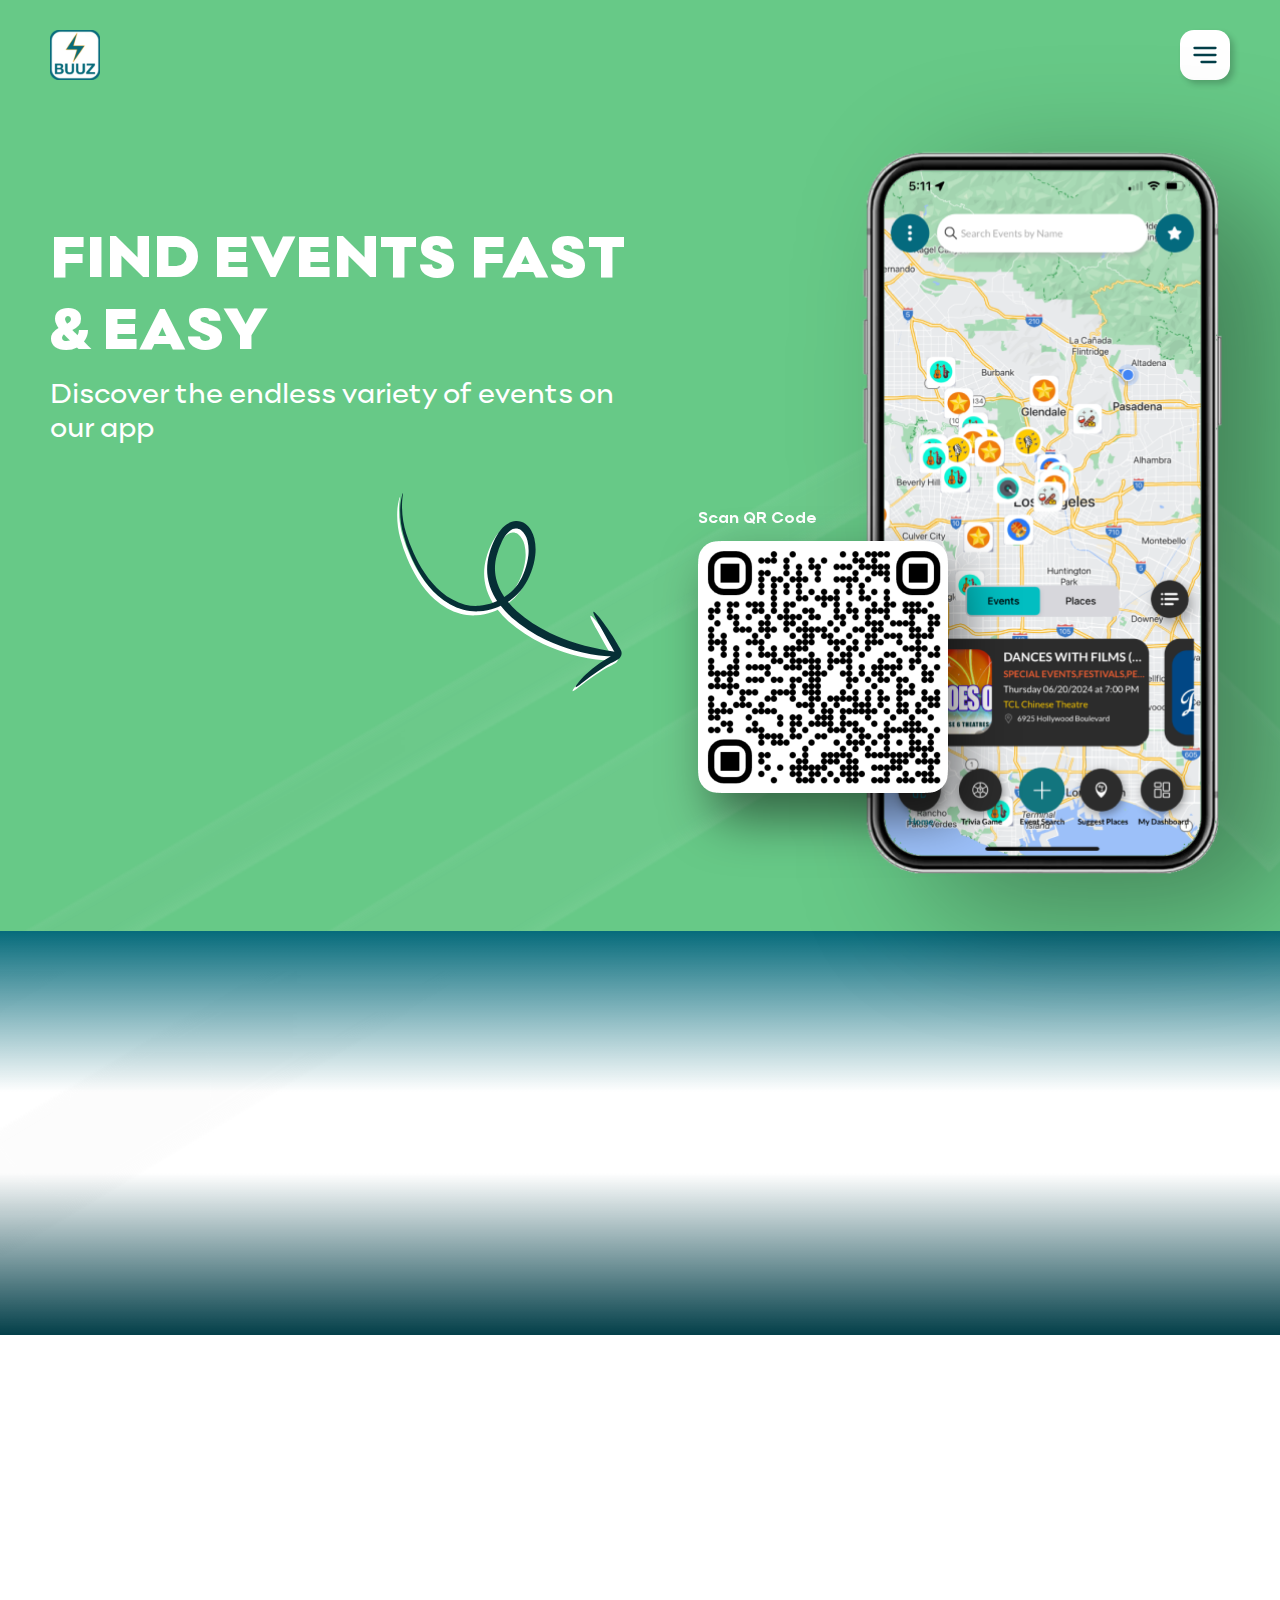
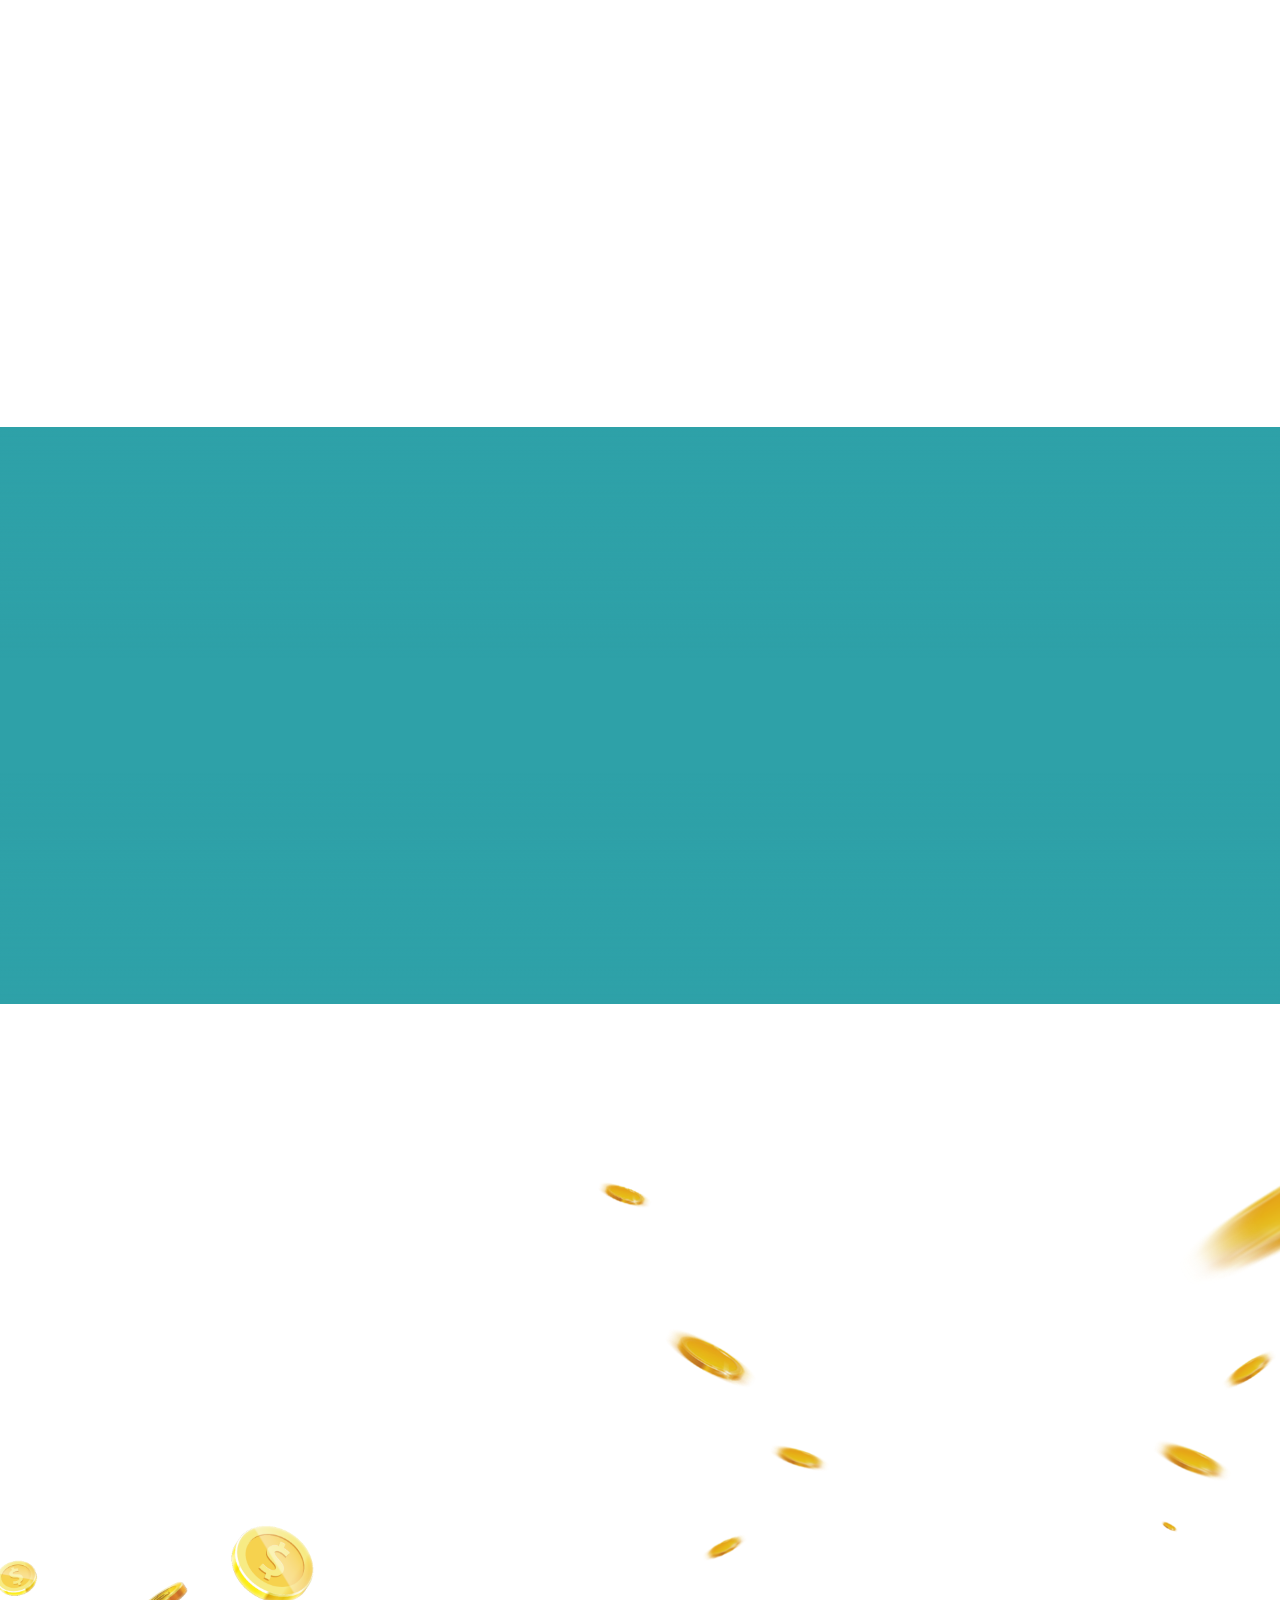
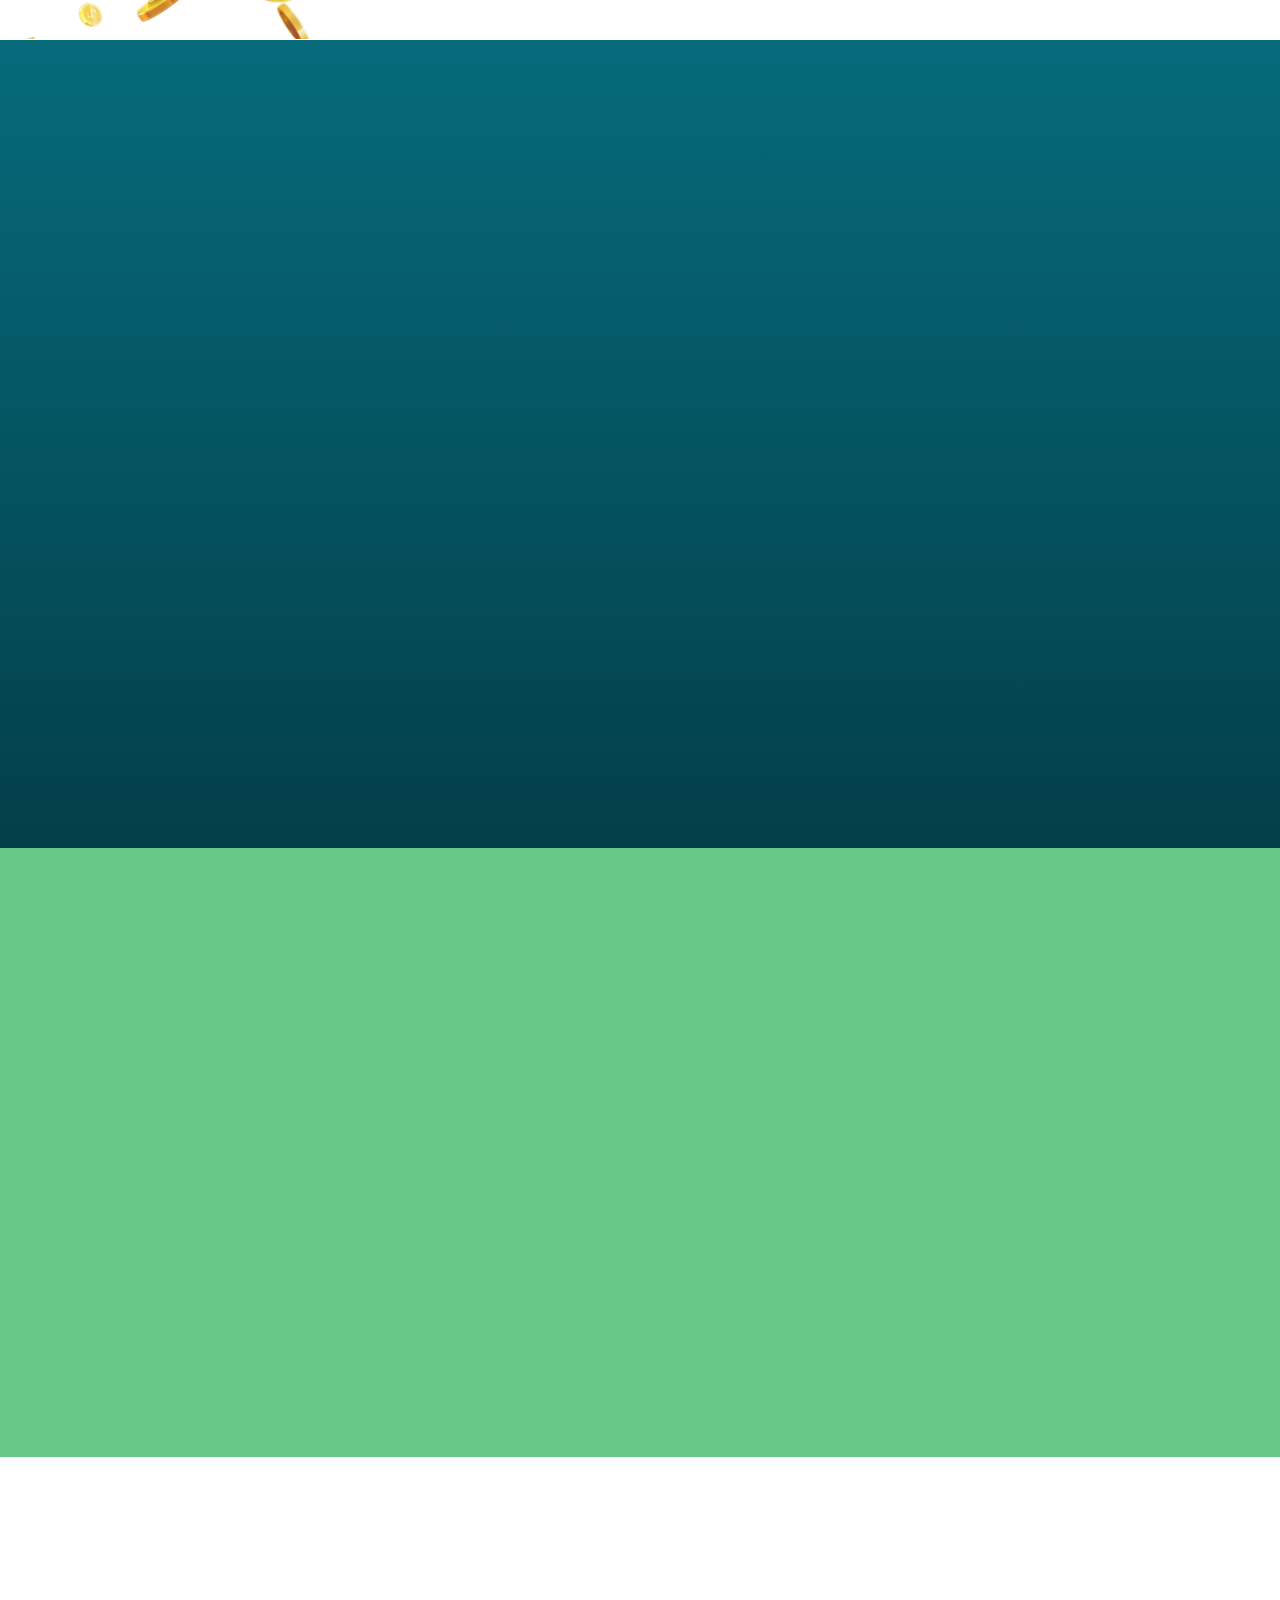
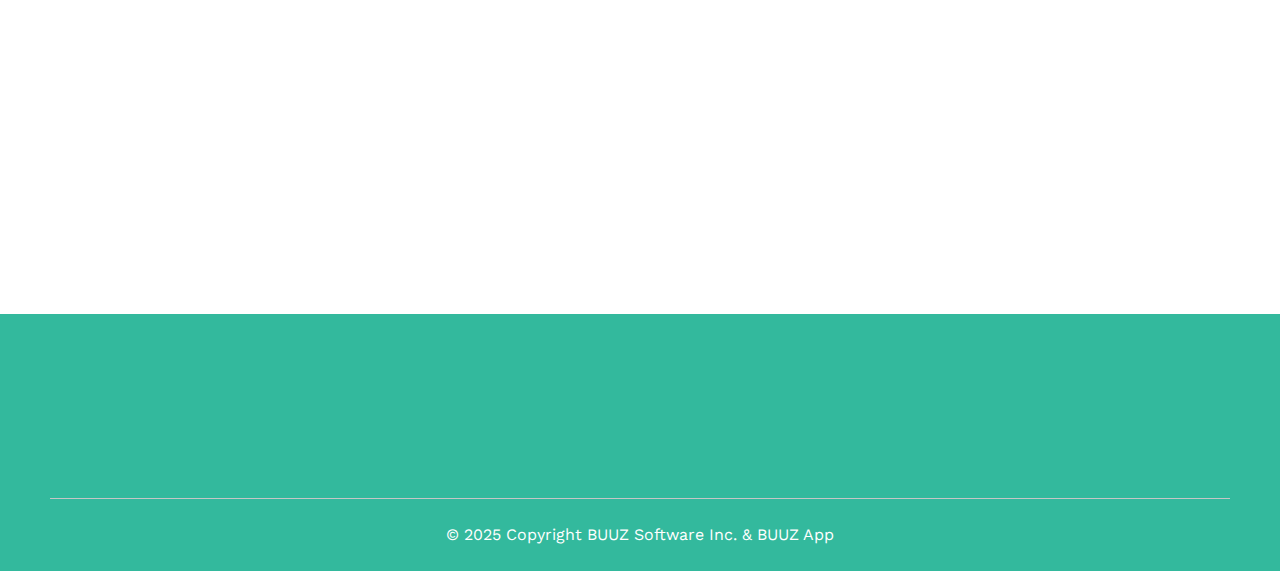
==== index.html @ 4788b04c "animation udpate" ====
<!DOCTYPE html>
<html lang="en">

<head>
    <meta charset="UTF-8">
    <meta name="viewport" content="width=device-width, initial-scale=1.0">
    <title>buzzapp</title>
    <link rel="shortcut icon" type="image/x-icon" href="assets/image/logo.svg">
    <link href="assets/css/bootstrap.min.css" rel="stylesheet">
    <link href="assets/css/aos.css" rel="stylesheet">
    <link href="https://fonts.googleapis.com/css2?family=Work+Sans:ital,wght@0,100..900;1,100..900&display=swap"
        rel="stylesheet">
    <link href="assets/css/style.css" rel="stylesheet">
    <link href="assets/point-fonts/stylesheet.css" rel="stylesheet">
</head>

<body>

    <section class="buzzBanner pb-5 position-relative">
        <div class="container">
            <div class="logoBar">
                <a href="navLogo">
                    <img src="assets/image/logo.svg" alt="logo">
                </a>
                <div class="rightMenu">
                    <span><img src="assets/image/menu.svg" alt="menu-icon"></span>
                </div>
            </div>
            <div class="row">
                <div class="col-md-6 position-relative text-center text-md-start" data-aos="fade-up">
                    <h1 class="primaryTitle mt-0 mt-md-5 pt-md-5 pt-0">Find Events Fast & Easy</h1>
                    <p class="bannerDes">Discover the endless variety of events on our app</p>
                    <img class="bannerIcon" src="assets/image/bannerIcon.svg" alt="banner-icon">
                </div>
                <div class="col-md-6" data-aos="fade-up">
                    <div class="bannerImg position-relative text-end">
                        <div class="scannerImg" data-aos="zoom-in" data-aos-delay="800">
                            <span class="d-block">Scan QR Code</span>
                            <img src="assets/image/scaner_img.png" alt="scaner-img" width="100%">
                        </div>
                        <img class="bannerRightImg" src="assets/image/banner_img.png" alt="banner-img">
                    </div>
                </div>
            </div>
        </div>
        <img class="bannerLines" src="assets/image/bannerLines.svg" alt="banner-lines">
    </section>

    <section class="categorySection position-relative py-3">
        <div class="icon01">
            <img src="assets/image/icon01.svg" alt="icon01">
        </div>
        <div class="container">
            <div class="row">
                <div class="col-md-5 pt-5 pb-5 pb-md-0 text-center text-md-start position-relative index2"  data-aos="fade-up">
                    <h1 class="primaryTitle">Search Events By Category</h1>
                </div>
                <div class="col-md-7 smallSlider position-relative" data-aos="fade-up">
                    <div class="sliderOuter">
                        <div class="textSlider1">
                            <h4>Food & Beverage Events</h4>
                            <h4>Health & Wellness</h4>
                            <h4>Holiday Events</h4>
                            <h4>Live Music Events</h4>
                            <h4>Performing Arts</h4>
                            <h4>Special Events</h4>
                            <h4>Sport Events</h4>
                        </div>
                    </div>
                </div>
            </div>
        </div>
    </section>

    <div class="eventSection sectionPadding">
        <div class="container">
            <div class="row">
                <div class="col-lg-6 position-relative d-none d-lg-block" data-aos="fade-up">
                    <div class="eventImg">
                        <img src="assets/image/eventImg.png" alt="event-img">
                    </div>
                </div>
                <div class="col-lg-6 position-relative eventText">
                    <div class="musicIcon">
                        <img src="assets/image/musicIcon.svg" alt="music-icon" width="100%" data-aos="zoom-in" data-aos-delay="800">
                    </div>
                    <div class="row align-items-end">
                        <div class="col-sm-6" data-aos="fade-up">
                            <div class="eventBox">
                                <h4 class="primaryTitle titleMD">LIVE MUSIC</h4>
                                <ul>
                                    <li>- Jazz</li>
                                    <li>- R&B</li>
                                    <li>- Goth</li>
                                    <li>- Musical</li>
                                    <li>- Hip Hop</li>
                                    <li>- K-Pop</li>
                                    <li>- and many more</li>
                                </ul>
                                <img class="arrowImg" src="assets/image/eventIcon.png" alt="icon">
                            </div>
                        </div>
                        <div class="col-sm-6" data-aos="fade-up">
                            <div class="eventBox">
                                <h4 class="primaryTitle titleMD">SPORT EVENTS</h4>
                                <ul style="max-width: 380px;">
                                    <li>- American Football</li>
                                    <li>- College Basketball</li>
                                    <li>- Cheerleading</li>
                                    <li>- Breakdancing</li>
                                    <li>- and many more</li>
                                </ul>
                            </div>
                        </div>
                    </div>
                </div>
            </div>
        </div>
    </div>

    <section class="textSliderSection py-3 position-relative" style="background-color: #2EA1A8;">
        <div data-aos="zoom-in" data-aos-delay="800" class="img01 position-absolute"><img src="assets/image/icon03.png" alt="icon03"></div>
        <div data-aos="zoom-in" data-aos-delay="800" class="img02 position-absolute bottom-0 end-0"><img src="assets/image/icon04.png" alt="icon03"></div>
        <div class="sliderOuter" data-aos="fade-up">
            <div class="textSlider1">
                <h4>Today</h4>
                <h4>Within 3 Days</h4>
                <h4>Within 7 Days</h4>
                <h4>Next 2 Week</h4>
                <h4>Next 4 Week</h4>
                <h4>Next 2 Month</h4>
                <h4>Next 1 Month</h4>
            </div>
        </div>
    </section>

    <section class="referSection">
        <div class="container">
            <div class="row align-items-center">
                <div class="col-md-7" data-aos="fade-up" data-aos-delay="1000">
                    <h1 class="primaryTitle titleMD text-center text-md-start mt-5 mt-md-0 mb-4 mb-md-0">MANY WAYS TO EARN <br> COINS & RECEIVE PERSONALIZED <br>
                        EVENT SUGGESTIONS</h1>
                </div>
                <div class="col-md-5" data-aos="fade-up">
                    <div class="referImg position-relative">
                        <p data-aos="zoom-in" data-aos-delay="800"><span class="d-block">Invite Friends</span> (You and your Friends will receive coins)</p>
                        <span class="imgLabel imgLabel01" data-aos="zoom-in" data-aos-delay="1000">Swipe Question</span>
                        <span class="imgLabel imgLabel02" data-aos="zoom-in" data-aos-delay="1200">Suggest or Report Venues</span>
                        <span class="imgLabel imgLabel03" data-aos="zoom-in" data-aos-delay="1000">Play Trivia Etc.</span>
                        <img src="assets/image/referImg.png" alt="refer-img" width="100%">
                    </div>
                </div>
            </div>
        </div>
    </section>

    <section class="sectionPadding privacySection position-relative">
        <div class="container">
            <div class="row align-items-center">
                <div class="col-md-6" data-aos="fade-up">
                    <div class="privacyImg text-end position-relative">
                        <img class="startImg" src="assets/image/start.png" alt="start-img">
                        <img class="lockMainImg" src="assets/image/lock01.png" alt="lock-img" width="100%">
                    </div>
                </div>
                <div class="col-md-6" data-aos="fade-up">
                    <h1 class="primaryTitle text-center mt-5 mt-md-0 text-md-end titleMD">PROTECTING <br> YOUR PRIVACY - <br> WE NEVER
                        SHARE YOUR DATA</h1>
                </div>
            </div>
        </div>
    </section>

    <div class="sectionPadding greenBg">
        <div class="container">
            <div class="row">
                <div class="col-md-6 text-center text-md-start mb-5 mb-md-0" data-aos="fade-up">
                    <h1 class="primaryTitle titleMD">MUSICIAN? DJ? VENUE MANAGER / OWNER? <br> FESTIVAL
                        ORGANIZER?</h1>
                    <p class="bannerDes">Add events for free and unlimited on</p>
                    <a href="https://www.buuzevents.com/" target="_blank" class="linkBtn" href="#">www.BUUZEVENTS.com</a>
                </div>
                <div class="col-md-6" data-aos="fade-up">
                    <div class="position-relative">
                        <img class="icon03" src="assets/image/icon03.svg" alt="icon" data-aos="zoom-in" data-aos-delay="800">
                        <img class="position-relative index2" src="assets/image/Midnight.png" lang="img" width="100%">
                        <img class="icon04" src="assets/image/icon03.svg" width="216" alt="icon" data-aos="zoom-in" data-aos-delay="800">
                    </div>
                </div>
            </div>
        </div>
    </div>

    <section class="sectionPadding downloadSection">
        <div class="container" data-aos="fade-up">
            <h2>DOWNLOAD The BUUZ app to explore events near you</h2>
            <div class="downloadIcon d-flex justify-content-center gap-3 mt-3 position-relative flex-wrap" data-aos="zoom-in" data-aos-delay="800">
                <div class="icon02">
                    <img src="assets/image/icon02.svg" alt="icon02">
                </div>
                <a href="https://apps.apple.com/in/app/buuz-find-events-fast-easy/id6478113215" target="_blank"><img src="assets/image/appleLink.svg" alt="app-store" width="340"></a>
                <a href="#" class="comingSoon" title="Coming Soon"><img src="assets/image/playLink.svg" alt="app-store" width="340"></a>
            </div>
        </div>
    </section>

    <section class="buzz_footer">
        <div class="container">
            <div class="row g-3">
                <div class="col-md-4 col-lg-2" data-aos="fade-down">
                    <img src="assets/image/logo.svg" alt="logo">
                </div>
                <div class="col-md-4 col-lg-2" data-aos="fade-down">
                    <div class="footerLink">
                        <a href="#">How It Works</a>
                        <a href="#">BUUZ In The Press</a>
                        <a href="#">Terms & Conditions</a>
                        <a href="#">Privacy Policy</a>
                    </div>
                </div>
                <div class="col-md-4 col-lg-3" data-aos="fade-down">
                    <div class="footerLink">
                        <a href="#">Musicians, DJs and Artists</a>
                        <a href="#">Venues, Arenas, Stadiums</a>
                        <a href="#">Comedy Clubs</a>
                    </div>
                </div>
                <div class="col-md-6 col-lg-3" data-aos="fade-down">
                    <div class="footerLink">
                        <a href="#">Theaters & Performing Art Centers</a>
                        <a href="#">Festivals and Beach Events</a>
                        <a href="#">Cities, Municipalities, Parks</a>
                    </div>
                </div>
                <div class="col-md-6 col-lg-2 text-right" data-aos="fade-down">
                    <div class="footerSocial">
                        <a target="_blank" href="https://www.linkedin.com/company/buuz/"><img src="assets/image/linkdin.svg" alt="linkdin" width="26"></a>
                        <a target="_blank" href="https://m.facebook.com/buuzsoftware/"><img src="assets/image/Facebook.svg" alt="facebook"></a>
                        <a target="_blank" href="https://m.youtube.com/@BUUZ_App"><img src="assets/image/YouTube.svg" alt="YouTube"></a>
                        <a target="_blank" href="https://www.tiktok.com/@buuz_app?_t=ZT-8tR5wqqKORW&_r=1"><img src="assets/image/tiktok.svg" alt="tiktok" width="22"></a>
                        <a target="_blank" href="https://www.instagram.com/buuz_app?igsh=NTc4MTIwNjQ2YQ=="><img src="assets/image/Instagram.svg" alt="instagram"></a>
                    </div>
                </div>
            </div>
            <div class="copyRight">© 2025 Copyright BUUZ Software Inc. & BUUZ App</div>
        </div>
    </section>




    <script src="assets/js/jquery-3.7.1.min.js"></script>
    <script src="assets/js/bootstrap.bundle.min.js"></script>
    <script src="assets/js/aos.js"></script>
    <script>
        AOS.init({
            duration: 1200,
        })
    </script>
</body>

</html>
---- assets/css/style.css ----
:root {
    --primaryColor: #00CAE0;
    --transition: .4s all;
    --greenColor: #67C987;
    --whiteColor:#fff;
}

/* Common Css */
body {
    font-family: 'Point';
}

body,
h1,
h2,
h3,
h4,
h5,
h6,
p,
ul,
ol {
    padding: 0;
    margin: 0;
}

.container {
    max-width: 1750px;
    padding-inline: 50px;
}

.sectionPadding {
    padding-block: 90px;
}

.primaryTitle {
    font-size: 100px;
    font-weight: 800;
    text-transform: uppercase;
    color: var(--whiteColor);
}

.titleMD.primaryTitle {
    font-size: 80px;
}

.greenBg {
    background-color: var(--greenColor);
}

.index2 {
    z-index: 2;
}

/* Banner */
.buzzBanner {
    background-color: var(--greenColor);
    background-attachment: fixed;
}

.buzzBanner 
 .container {
    position: relative;
    z-index: 2;
}

.logoBar {
    display: flex;
    align-items: center;
    justify-content: space-between;
    padding: 30px 0 50px;
}

.rightMenu span {
    background: var(--whiteColor);
    height: 50px;
    width: 50px;
    display: flex;
    align-items: center;
    justify-content: center;
    border-radius: 14px;
    box-shadow: 4px 4px 6px 0px rgba(0,0,0,0.2);
}

.bannerDes {
    font-size: 40px;
    color: var(--whiteColor);
    line-height: 1.2;
    margin-top: 10px;
}

.scannerImg {
    position: absolute;
    bottom: 90px;
    left: 19%;
    z-index: 2;
}

.scannerImg img {
    -webkit-filter: drop-shadow(15px 25px 25px rgba(0, 0, 0, 0.50));
    filter: drop-shadow(15px 25px 25px rgba(0, 0, 0, 0.50));
}

.bannerImg {
    padding-right: 100px;
}

.scannerImg span {
    color: var(--whiteColor);
    font-weight: 700;
    font-size: 24px;
    margin-bottom: 10px;
    text-align: left;
}

.bannerIcon {
    position: absolute;
    right: -130px;
    animation: linear infinite alternate;
    animation-name: run;
    animation-duration: 5s;
}

@keyframes run {
    0% {
      right: -15%;
    }
    50% {
      right: -5%;
    }
    100% {
      right: -15%;    
    }
}

.bannerLines {
    position: absolute;
    bottom: -50%;
    right: 0;
    width: 1500px;
}

.bannerRightImg {
    width: 100%;
    max-width: 540px;
    filter: drop-shadow(0 0 0 0.25);
    -webkit-filter: drop-shadow(65px 35px 65px rgba(0,0,0,0.35));
    filter: drop-shadow(65px 35px 65px rgba(0,0,0,0.35));
}

/* Event Section */
.eventSection {
    background-image: url(/assets/image/eventBg.jpg);
    background-size: cover;
    background-repeat: no-repeat;
    background-attachment: fixed;
}

.eventText {
    margin-left: -80px;
}

.eventBox ul {
    background: rgba(255,255,255,0.3);
    border-radius: 30px;
    padding: 20px;
    list-style: none;
    max-width: 330px;
    font-size: 32px;
    color: var(--whiteColor);
    font-weight: 600;
    margin: 10px 0 0;
}

.arrowImg { 
    animation: linear infinite alternate;
    animation-name: run1;
    animation-duration: 5s;
}

@keyframes run1 {
    0% {
      margin-left: 0;
    }
    50% {
      margin-left: 25px;
    }
    100% {
      margin-left: 0;    
    }
}

.eventImg {
    position: absolute;
    z-index: 3;
}

.musicIcon {
    position: absolute;
    right: -32px;
    top: -70px;
    width: 250px;
}

.linkBtn {
    background: rgba(255,255,255,.5);
    padding: 12px 30px;
    border-radius: 40px;
    border: 2px solid #fff;
    color: #033F49;
    text-decoration: none;
    font-weight: 600;
    font-size: 24px;
    margin-top: 20px;
    display: inline-block;
    box-shadow: 0px 4px 16px 0 rgba(0,0,0,0.25);
}

/* Category Section */
.categorySection {
    background-image: linear-gradient(#066B7B, #033F49);
    background-attachment: fixed;
}

.icon01 {
    position: absolute;
    top: 10px;
    opacity: 0.7;
}

.categorySection::after {
    content: '';
    background-image: linear-gradient(rgba(3, 63, 73, 0), rgba(3, 63, 73, 1));
    bottom: 0;
    position: absolute;
    height: 40%;
    width: 100%;
    z-index: 1;
}

.categorySection::before {
    content: '';
    background-image: linear-gradient(rgba(6, 107, 123, 1), rgba(6, 107, 123, 0));
    top: 0;
    position: absolute;
    height: 40%;
    width: 100%;
    z-index: 1;
}

.categorySection .sliderOuter h4 {
    font-size: 30px;
    padding: 10px 10px 10px;
}

.categorySection .sliderOuter h4:nth-child(3), .categorySection .sliderOuter h4:nth-child(5) {
    font-size: 50px;
}

.categorySection .sliderOuter h4:nth-child(2), .categorySection .sliderOuter h4:nth-child(6) {
    font-size: 40px;
}

.categorySection .sliderOuter h4:nth-child(4) {
    font-size: 60px;
}

/* Text Slider */
.sliderOuter h4 {
    font-size: 45px;
    font-weight: 500;
    padding: 12px 10px 12px;
    color: var(--whiteColor);
    line-height: normal;
    text-transform: uppercase;
    text-align: center;
}

.sliderOuter h4:nth-child(3), .sliderOuter h4:nth-child(5) {
    font-size: 70px;
}

.sliderOuter h4:nth-child(2), .sliderOuter h4:nth-child(6) {
    font-size: 55px;
}

.sliderOuter h4:nth-child(4) {
    font-size: 90px;
    font-weight: 700;
    background-image: linear-gradient(to right, rgba(255, 255, 255, 0), rgba(255, 255, 255, .4), rgba(255, 255, 255, 0));
    padding: 24px 10px 16px;
}

.img01 img {
    width: 330px;
}

.img02 img {
    width: 400px;
}

.textSliderSection::after {
    content: '';
    background-image: linear-gradient(rgba(46, 161, 168, 0), rgba(46, 161, 168, 1));
    bottom: 0;
    position: absolute;
    height: 40%;
    width: 100%;
    z-index: 1;
}

.textSliderSection::before {
    content: '';
    background-image: linear-gradient(rgba(46, 161, 168, 1), rgba(46, 161, 168, 0));
    top: 0;
    position: absolute;
    height: 40%;
    width: 100%;
    z-index: 1;
}

/* Refer Section */
.referSection {
    background-image: linear-gradient(#B360EA, #653088);
    position: relative;
    background-attachment: fixed;
}

.referSection .container {
    position: relative;
    z-index: 1;
}

.referSection::after {
    background-image: url(/assets/image/coinbg.png);
    content: '';
    position: absolute;
    inset: 0;
    background-size: 100%;
    background-position: bottom;
    background-repeat: no-repeat;
}

.referImg {
    top: 100px;
}

.referImg p {
    font-size: 22px;
    color: var(--whiteColor);
    font-weight: 500;
    text-align: center;
    margin-bottom:0;
}

.referImg * {
    position: relative;
    z-index: 2;
}

.imgLabel {
    position: absolute;
    background: #fff;
    color: #066C7B;
    border-radius: 31px;
    top: 14%;
    padding: 14px 38px 10px;
    z-index: 4;
    font-size: 20px;
    font-weight: bold;
    box-shadow: 0 6px 20px 0 rgba(0,0,0,0.25);
}

.imgLabel.imgLabel02 {
    right: 0;
    top: 23%;
}

.imgLabel.imgLabel03 {
    top: 65%;
}

.referImg::after {
    content: '';
    position: absolute;
    background: #B360EA;
    inset: 0;
    z-index: 0;
    height: 100%;
    width: 68%;
    transform: translateX(-50%);
    left: 49%;
    opacity: .3;
    top: -100px;
}

/* Privacy Section */
.privacySection {
    background-image: url(/assets/image/dotBg.png);
    background-attachment: fixed;
}

.privacySection::after {
    content: '';
    position: absolute;
    inset: 0;
    background-image: linear-gradient(#066B7B, #033F49);
    z-index: -1;
}

.startImg {
    position: absolute;
    right: -50px;
    top: 40px;
    animation: linear infinite alternate;
    animation-name: run3;
    animation-duration: 5s;
}

@keyframes run3 {
    0% {
      right: 0;
    }
    50% {
        right: -50px;
    }
    100% {
        right: 0;    
    }
}

/* */
.icon03 {
    position: absolute;
    z-index: 0;
    bottom: 15%;
    left: -50px;
}

.icon04 {
    position: absolute;
    top: -60px;
    right: 40px;
    transform: rotate(95deg);
}

/* Download Section */
.downloadSection h2 {
    font-size: 110px;
    text-transform: uppercase;
    text-align: center;
    font-weight: 800;
    max-width: 1250px;
    margin: 0 auto;
    background: -webkit-linear-gradient(#066B7B, #033F49);
    -webkit-background-clip: text;
    -webkit-text-fill-color: transparent;
}

.icon02 {
    position: absolute;
    bottom: -120px;
    left: 30px;
    z-index: -1;
    animation: linear infinite alternate;
    animation-name: run2;
    animation-duration: 5s;
}

@keyframes run2 {
    0% {
      left: 0;
    }
    50% {
      left: 25px;
    }
    100% {
      left: 0;    
    }
}

.comingSoon {
    opacity: 0.2;
    cursor: not-allowed;
}

/* Footer Section */
.buzz_footer * {
    font-family: "Work Sans", serif;
}

.buzz_footer {
    background-color: #33B99D;
    padding: 40px 0 0;
}

.footerLink a {
    display: block;
    color: var(--whiteColor);
    text-decoration: none;
    font-size: 16px;
    font-weight: 600;
    padding: 0 0 6px;
}

.footerSocial a {
    display: inline-block;
    margin: 0px 4px;
}

.copyRight {
    text-align: center;
    padding: 24px;
    border-top: 1px solid #C6C6C6;
    margin-top: 24px;
    color: var(--whiteColor);
    font-weight: 400;
}


@media (max-width: 1640px) {
    .bannerImg {
        padding-right: 40px;
    }

    .primaryTitle {
        font-size: 82px;
    }

    .titleMD.primaryTitle {
        font-size: 68px;
    }

    .sliderOuter h4 {
        font-size: 40px;
    }

    .sliderOuter h4:nth-child(3), .sliderOuter h4:nth-child(5) {
        font-size: 60px;
    }
    
    .sliderOuter h4:nth-child(2), .sliderOuter h4:nth-child(6) {
        font-size: 45px;
    }
    
    .sliderOuter h4:nth-child(4) {
        font-size: 80px;
    }

    .categorySection .sliderOuter h4 {
        font-size: 25px;
    }

    .categorySection .sliderOuter h4:nth-child(3), .categorySection .sliderOuter h4:nth-child(5) {
        font-size: 40px;
    }
    
    .categorySection .sliderOuter h4:nth-child(2), .categorySection .sliderOuter h4:nth-child(6) {
        font-size: 30px;
    }
    
    .categorySection .sliderOuter h4:nth-child(4) {
        font-size: 50px;
    }

    .downloadSection h2 {
        font-size: 80px;
        max-width: 920px;
    }

    .icon02 img {
        max-width: 450px;
    }

    .downloadIcon  a img {
        width: 220px;
    }

    .bannerDes {
        font-size: 32px;
    }

    .eventBox ul {
        font-size: 24px;
    }

    .eventImg img {
        width: 80%;
    }

    .musicIcon {
        width: 180px;
    }
}

@media (max-width: 1365.98px) {
    .bannerImg {
        padding-right: 0px;
    }

    .scannerImg {
        left: 8%;
    }

    .bannerIcon {
        right: 0;
    }

    .primaryTitle {
        font-size: 60px;
    }

    .titleMD.primaryTitle {
        font-size: 50px;
    }

    .sliderOuter h4 {
        font-size: 30px;
    }

    .sliderOuter h4:nth-child(3), .sliderOuter h4:nth-child(5) {
        font-size: 50px;
    }
    
    .sliderOuter h4:nth-child(2), .sliderOuter h4:nth-child(6) {
        font-size: 35px;
    }
    
    .sliderOuter h4:nth-child(4) {
        font-size: 70px;
    }

    .categorySection .sliderOuter h4 {
        font-size: 18px;
    }

    .categorySection .sliderOuter h4:nth-child(3), .categorySection .sliderOuter h4:nth-child(5) {
        font-size: 30px;
    }
    
    .categorySection .sliderOuter h4:nth-child(2), .categorySection .sliderOuter h4:nth-child(6) {
        font-size: 20px;
    }
    
    .categorySection .sliderOuter h4:nth-child(4) {
        font-size: 40px;
    }

    .downloadSection h2 {
        font-size: 60px;
        max-width: 690px;
    }

    .icon02 img {
        max-width: 320px;
    }

    .icon02 {
        bottom: -70px;
    }

    @keyframes run2 {
        0% {
          left: -50px;
        }
        50% {
          left: -70px;
        }
        100% {
          left: -50px;    
        }
    }

    .bannerDes {
        font-size: 28px;
    }

    .scannerImg span {
        font-size: 16px;
    }

    .eventBox ul {
        font-size: 20px;
    }

    .eventBox img {
        width: 80%;
    }

    .icon03 {
        width: 250px;
    }

    .sectionPadding {
        padding-block: 80px;
    }

    .img01 img {
        width: 260px;
    }

    .img02 img {
        width: 300px;
    }

    .imgLabel {
        font-size: 16px;
    }

    @keyframes run {
        0% {
          right: -10%;
        }
        50% {
          right: 0%;
        }
        100% {
          right: -10%;    
        }
    }
}

@media (max-width: 1199.98px) {
    .scannerImg {
        left: 0;
        width: 200px;
    }

    .primaryTitle {
        font-size: 60px;
    }

    .bannerDes {
        font-size: 24px;
    }

    .startImg {
        width: 200px;
    }

    .referImg p {
        font-size: 16px;
    }

    .icon04 {
        width: 150px;
    }

    .icon03 {
        width: 200px;
    }

    .downloadSection h2 {
        font-size: 50px;
        max-width: 560px;
    }

    .downloadIcon  a img {
        width: 170px;
    }

    .sectionPadding {
        padding-block: 70px;
    }

    .startImg {
        width: 140px;
        right: 0px;
    }

    .musicIcon {
        right: 0;
        top: -50px;
    }

    .eventText {
        margin-left: 0px;
    }

    .referImg {
        top: 50px;
    }

    .referImg::after {
        top: -50px;
    }

    .imgLabel {
        font-size: 16px;
        padding: 8px 20px;
    }

    @keyframes run3 {
        0% {
          right: 0;
        }
        50% {
            right: -20px;
        }
        100% {
            right: 0;    
        }
    }

    @keyframes run {
        0% {
          right: -5%;
        }
        50% {
          right: 5%;
        }
        100% {
          right: -5%;    
        }
    }

    .container {
        padding-inline: 30px;
    }
}

@media (max-width: 991.98px) {   
   .primaryTitle {
        font-size: 50px;
    }

    .titleMD.primaryTitle {
        font-size: 40px;
    }

    .bannerDes {
        font-size: 20px;
    }

    .sliderOuter h4 {
        font-size: 16px;
    }

    .sliderOuter h4:nth-child(3), .sliderOuter h4:nth-child(5) {
        font-size: 40px;
    }
    
    .sliderOuter h4:nth-child(2), .sliderOuter h4:nth-child(6) {
        font-size: 30px;
    }
    
    .sliderOuter h4:nth-child(4) {
        font-size: 60px;
    }

    .categorySection .sliderOuter h4 {
        font-size: 16px;
    }

    .categorySection .sliderOuter h4:nth-child(3), .categorySection .sliderOuter h4:nth-child(5) {
        font-size: 25px;
    }
    
    .categorySection .sliderOuter h4:nth-child(2), .categorySection .sliderOuter h4:nth-child(6) {
        font-size: 20px;
    }
    
    .categorySection .sliderOuter h4:nth-child(4) {
        font-size: 30px;
    }

    .icon02 {
        left: -60px;
    }

    @keyframes run2 {
        0% {
          left: -40px;
        }
        50% {
          left: -60px;
        }
        100% {
          left: -40px;    
        }
    }

    .sectionPadding {
        padding-block: 60px;
    }
    
    .downloadSection h2 {
        font-size: 32px;
        max-width: 360px;
    }

    .imgLabel.imgLabel02 {
        top: 30%;
    }
}

@media (max-width: 767.98px) {   
    .sectionPadding {
        padding-block: 50px;
    }

    .bannerIcon {
        display: none;
    }

    .primaryTitle {
        font-size: 42px;
    }

    .titleMD.primaryTitle {
        font-size: 32px;
    }

    .icon02 img {
        max-width: 210px;
    }

    .container {
        padding-inline: 24px;
    }

    .img01 img {
        width: 160px;
    }

    .img02 img {
        width: 180px;
    }

    .sliderOuter h4:nth-child(3), .sliderOuter h4:nth-child(5) {
        font-size: 30px;
    }
    
    .sliderOuter h4:nth-child(2), .sliderOuter h4:nth-child(6) {
        font-size: 24px;
    }
    
    .sliderOuter h4:nth-child(4) {
        font-size: 40px;
    }

    .icon03 {
        width: 170px;
        bottom: 30%;
        left: 0;
    }

    .icon01 img {
        width: 150px;
    }

    .referSection::after {
        background-repeat: repeat;
    }
}

@media (max-width: 575.98px) {  
    .scannerImg {
        width: 150px;
    }

    .icon03 {
        width: 110px;
        bottom: 30%;
    }

    .icon04 {
        width: 100px;
        top: -31px;
        right: 10px;
    }

    .img02 img, .img01 img {
        width: 120px;
    }

    .imgLabel {
        font-size: 14px;
    }

    .imgLabel.imgLabel01 {
        top: 18%;
    }

    .referImg::after {
        top: -30px;
    }

    .referImg {
        top: 30px;
    }
}
---- assets/point-fonts/stylesheet.css ----
@font-face {
    font-family: 'Point';
    src: url('Point-Black.woff2') format('woff2'),
        url('Point-Black.woff') format('woff'),
        url('Point-Black.ttf') format('truetype');
    font-weight: 900;
    font-style: normal;
    font-display: swap;
}

@font-face {
    font-family: 'Point';
    src: url('Point-Bold.woff2') format('woff2'),
        url('Point-Bold.woff') format('woff'),
        url('Point-Bold.ttf') format('truetype');
    font-weight: bold;
    font-style: normal;
    font-display: swap;
}

@font-face {
    font-family: 'Point Book';
    src: url('Point-Book.woff2') format('woff2'),
        url('Point-Book.woff') format('woff'),
        url('Point-Book.ttf') format('truetype');
    font-weight: normal;
    font-style: normal;
    font-display: swap;
}

@font-face {
    font-family: 'Point Extra';
    src: url('Point-ExtraBold.woff2') format('woff2'),
        url('Point-ExtraBold.woff') format('woff'),
        url('Point-ExtraBold.ttf') format('truetype');
    font-weight: bold;
    font-style: normal;
    font-display: swap;
}

@font-face {
    font-family: 'Point';
    src: url('Point-Light.woff2') format('woff2'),
        url('Point-Light.woff') format('woff'),
        url('Point-Light.ttf') format('truetype');
    font-weight: 300;
    font-style: normal;
    font-display: swap;
}

@font-face {
    font-family: 'Point';
    src: url('Point-MediumItalic.woff2') format('woff2'),
        url('Point-MediumItalic.woff') format('woff'),
        url('Point-MediumItalic.ttf') format('truetype');
    font-weight: 500;
    font-style: italic;
    font-display: swap;
}

@font-face {
    font-family: 'Point';
    src: url('Point-Regular.woff2') format('woff2'),
        url('Point-Regular.woff') format('woff'),
        url('Point-Regular.ttf') format('truetype');
    font-weight: 500;
    font-style: normal;
    font-display: swap;
}

@font-face {
    font-family: 'Point Semi';
    src: url('Point-SemiBold.woff2') format('woff2'),
        url('Point-SemiBold.woff') format('woff'),
        url('Point-SemiBold.ttf') format('truetype');
    font-weight: 600;
    font-style: normal;
    font-display: swap;
}

@font-face {
    font-family: 'Point';
    src: url('Point-Thin.woff2') format('woff2'),
        url('Point-Thin.woff') format('woff'),
        url('Point-Thin.ttf') format('truetype');
    font-weight: 100;
    font-style: normal;
    font-display: swap;
}
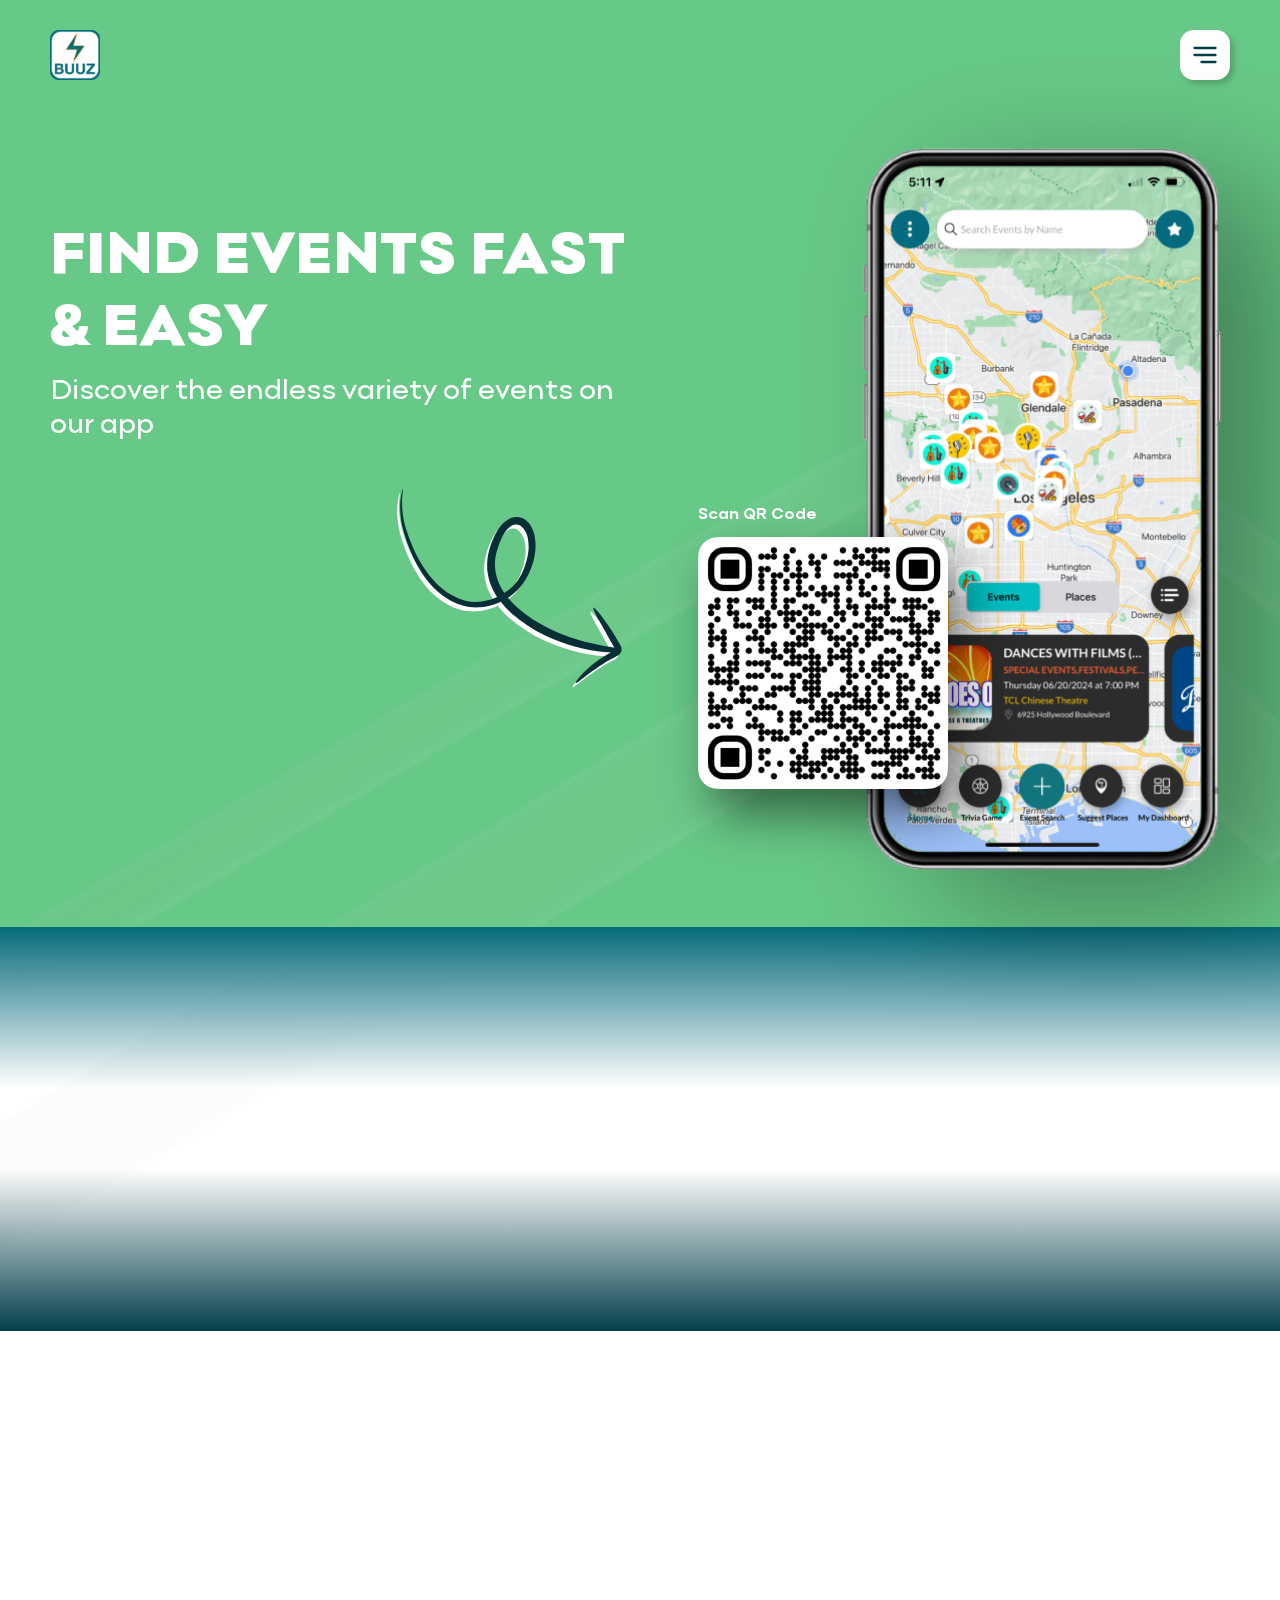
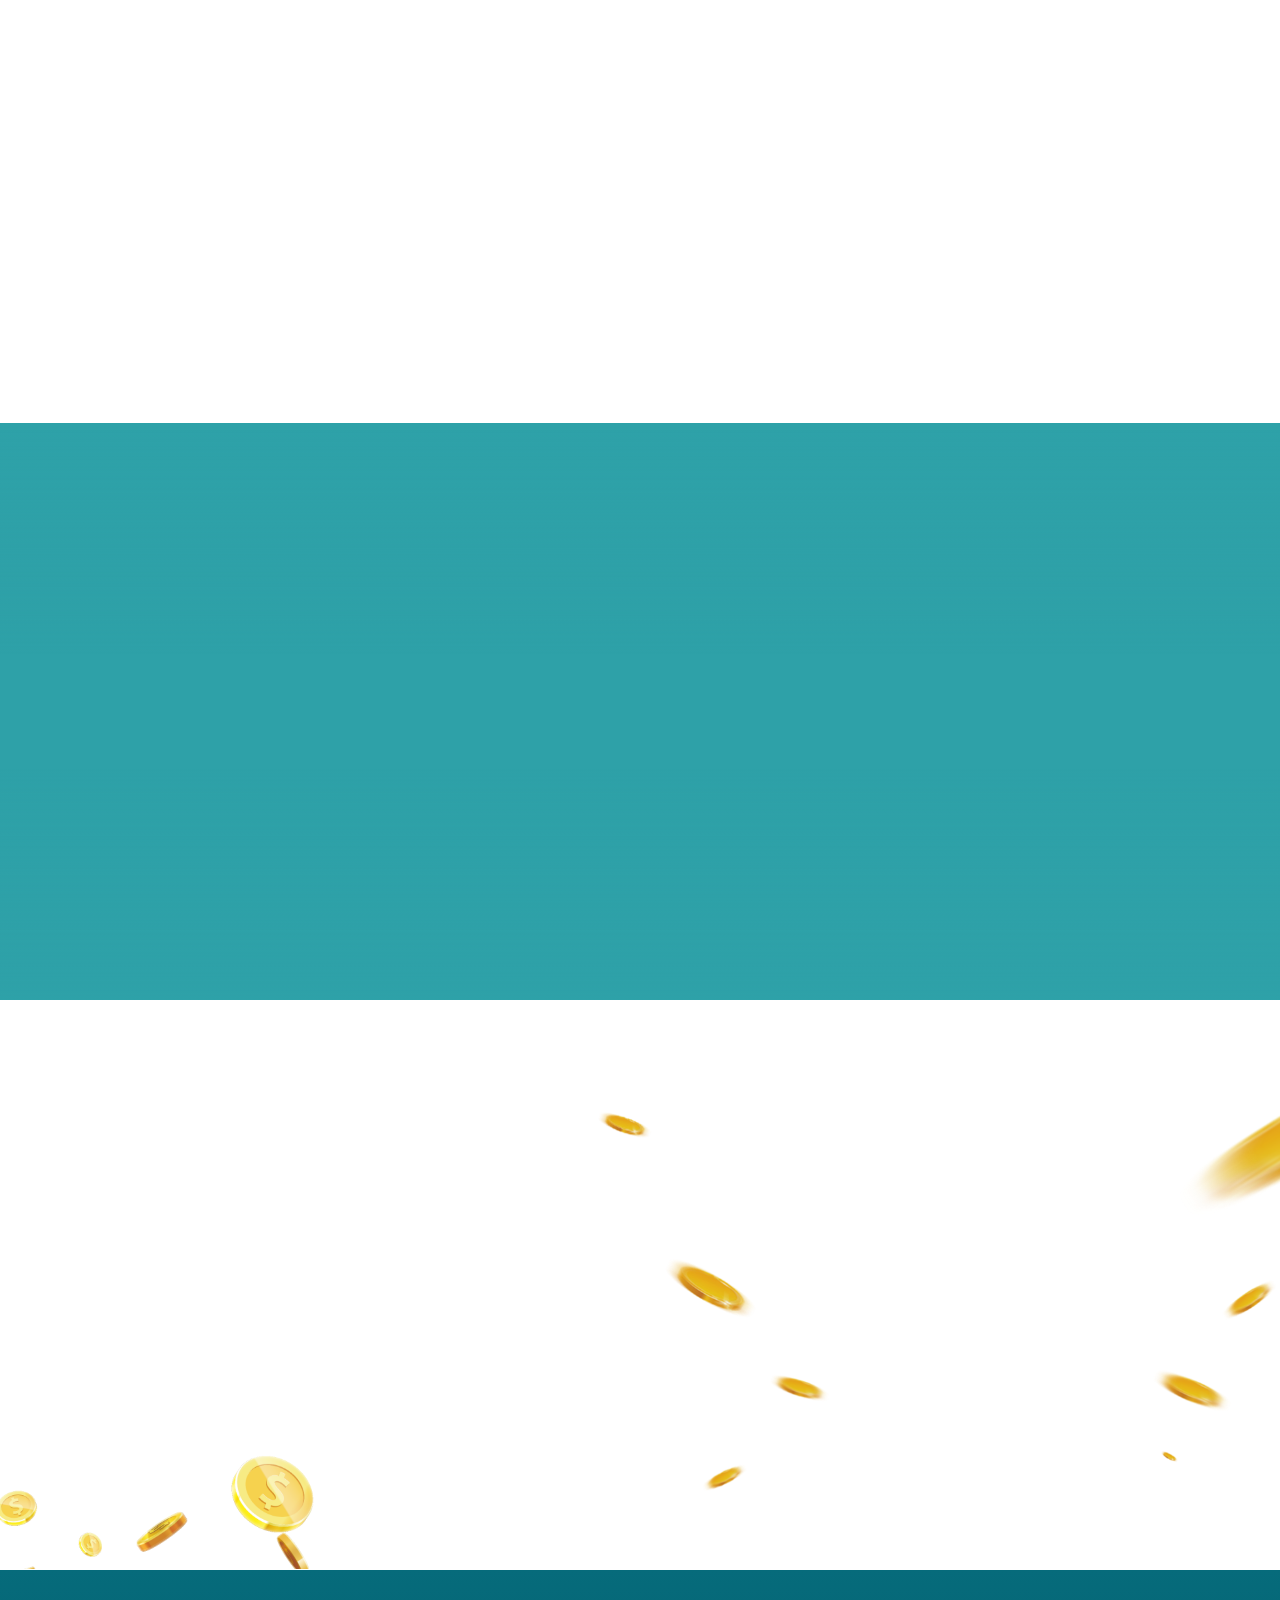
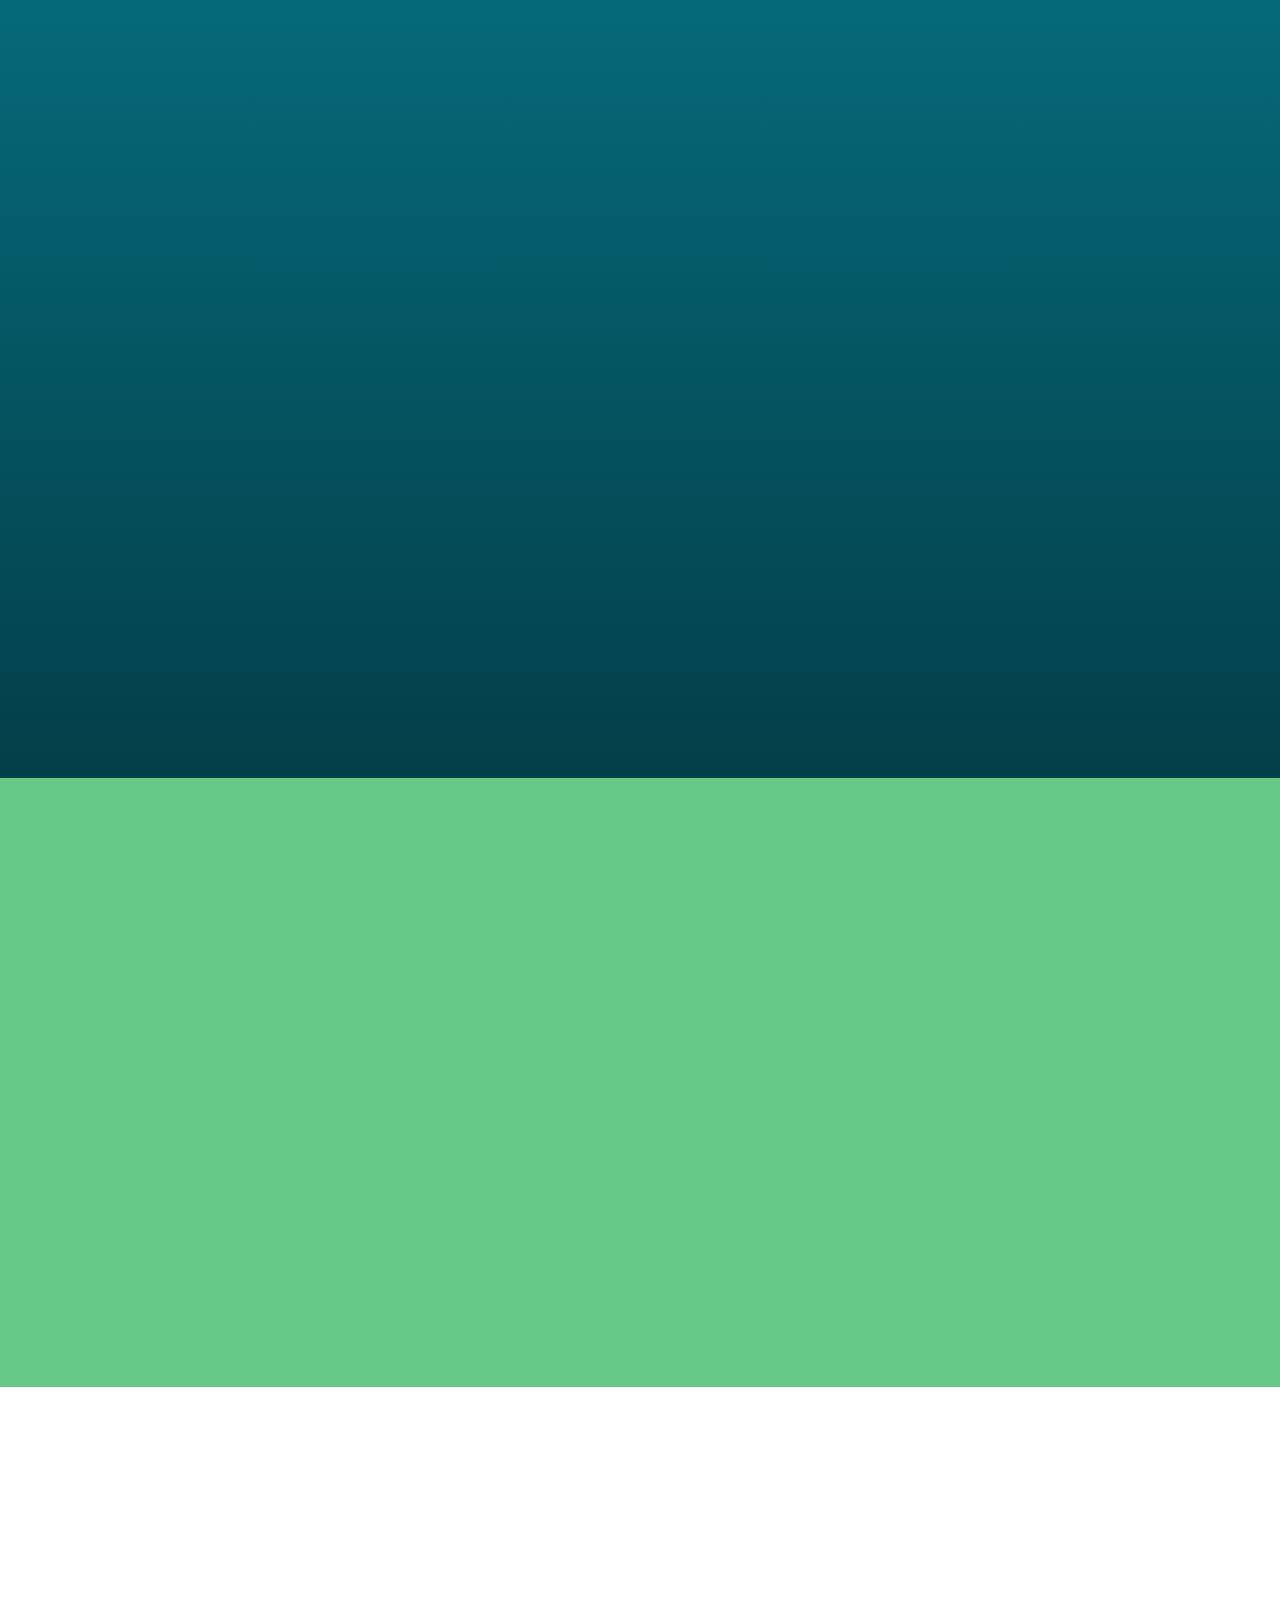
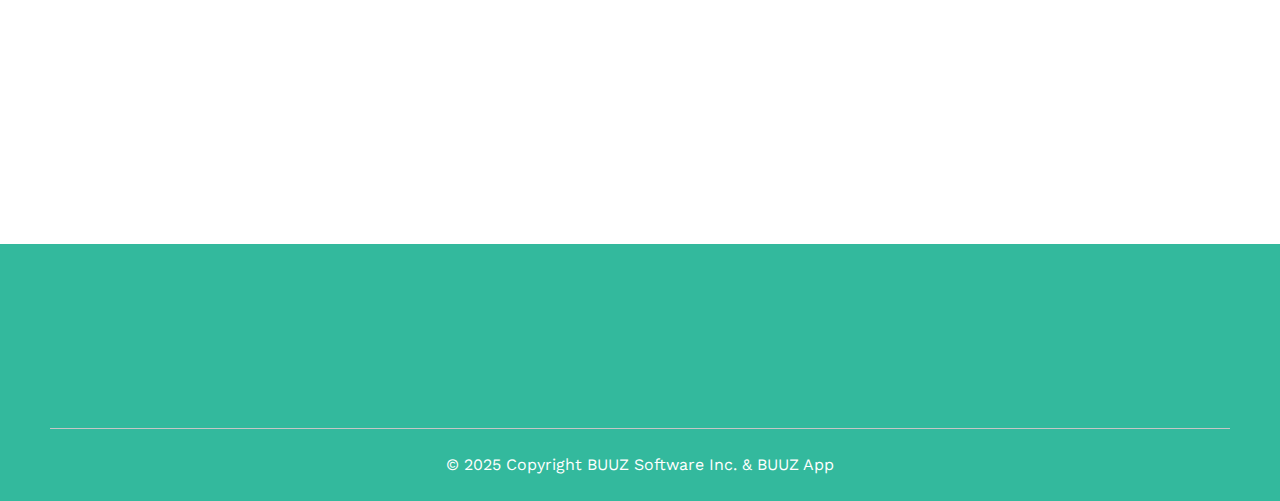
==== commit 8b825027: "changes udpate" ====
--- a/index.html
+++ b/index.html
@@ -16,17 +16,37 @@
 
 <body>
 
-    <section class="buzzBanner pb-5 position-relative">
-        <div class="container">
-            <div class="logoBar">
-                <a href="navLogo">
+    <section class="buzzBanner position-relative">
+        <div class="container">
+            <div class="MenuBar">
+                <a target="_blank" href="http://www.buuzapp.com">
                     <img src="assets/image/logo.svg" alt="logo">
                 </a>
-                <div class="rightMenu">
-                    <span><img src="assets/image/menu.svg" alt="menu-icon"></span>
-                </div>
-            </div>
-            <div class="row">
+
+                <span class="btn " type="button" data-bs-toggle="offcanvas" data-bs-target="#offcanvasRight" aria-controls="offcanvasRight"><img src="assets/image/menu.svg" alt="menu-icon"></span>
+
+                <div class="offcanvas offcanvas-end" tabindex="-1" id="offcanvasRight" aria-labelledby="offcanvasRightLabel">
+                <div class="offcanvas-header">
+                    <h5 id="offcanvasRightLabel"></h5>
+                    <button type="button" class="btn-close text-reset" data-bs-dismiss="offcanvas" aria-label="Close"></button>
+                </div>
+                <div class="offcanvas-body p-0">
+                    <ul class="menuLink">
+                        <li><a href="#">How It Works</a></li>
+                        <li><a href="#">BUUZ In The Press</a></li>
+                        <li><a href="#">Terms & Conditions</a></li>
+                        <li><a href="privacyPolicy.html">Privacy Policy</a></li>
+                        <li><a href="#">Musicians, DJs and Artists</a></li>
+                        <li><a href="#">Venues, Arenas, Stadiums</a></li>
+                        <li><a href="#">Comedy Clubs</a></li>
+                        <li><a href="#">Theaters & Performing Art Centers</a></li>
+                        <li><a href="#">Festivals and Beach Events</a></li>
+                        <li><a href="#">Cities, Municipalities, Parks</a></li>
+                    </ul>
+                </div>
+                </div>
+            </div>
+            <div class="row pb-5 pt-3">
                 <div class="col-md-6 position-relative text-center text-md-start" data-aos="fade-up">
                     <h1 class="primaryTitle mt-0 mt-md-5 pt-md-5 pt-0">Find Events Fast & Easy</h1>
                     <p class="bannerDes">Discover the endless variety of events on our app</p>
@@ -138,12 +158,13 @@
         <div class="container">
             <div class="row align-items-center">
                 <div class="col-md-7" data-aos="fade-up" data-aos-delay="1000">
-                    <h1 class="primaryTitle titleMD text-center text-md-start mt-5 mt-md-0 mb-4 mb-md-0">MANY WAYS TO EARN <br> COINS & RECEIVE PERSONALIZED <br>
+                    <h1 class="primaryTitle titleMD text-center text-md-start mt-5 mt-md-0">MANY WAYS TO EARN <br> COINS & RECEIVE PERSONALIZED <br>
                         EVENT SUGGESTIONS</h1>
                 </div>
                 <div class="col-md-5" data-aos="fade-up">
-                    <div class="referImg position-relative">
-                        <p data-aos="zoom-in" data-aos-delay="800"><span class="d-block">Invite Friends</span> (You and your Friends will receive coins)</p>
+                    <div class="referImg position-relative text-center">
+                        <span class="imgLabel imgLabel04" data-aos="zoom-in" data-aos-delay="800">Invite Friends Through the App</span>
+                        <!-- <p data-aos="zoom-in" data-aos-delay="800"><span class="d-block">Invite Friends</span> (You and your Friends will receive coins)</p> -->
                         <span class="imgLabel imgLabel01" data-aos="zoom-in" data-aos-delay="1000">Swipe Question</span>
                         <span class="imgLabel imgLabel02" data-aos="zoom-in" data-aos-delay="1200">Suggest or Report Venues</span>
                         <span class="imgLabel imgLabel03" data-aos="zoom-in" data-aos-delay="1000">Play Trivia Etc.</span>
@@ -208,14 +229,14 @@
         <div class="container">
             <div class="row g-3">
                 <div class="col-md-4 col-lg-2" data-aos="fade-down">
-                    <img src="assets/image/logo.svg" alt="logo">
+                    <a target="_blank" href="http://www.buuzapp.com"><img src="assets/image/logo.svg" alt="logo"></a>
                 </div>
                 <div class="col-md-4 col-lg-2" data-aos="fade-down">
                     <div class="footerLink">
                         <a href="#">How It Works</a>
                         <a href="#">BUUZ In The Press</a>
                         <a href="#">Terms & Conditions</a>
-                        <a href="#">Privacy Policy</a>
+                        <a href="privacyPolicy.html">Privacy Policy</a>
                     </div>
                 </div>
                 <div class="col-md-4 col-lg-3" data-aos="fade-down">
--- a/assets/css/style.css
+++ b/assets/css/style.css
@@ -52,26 +52,15 @@
     z-index: 2;
 }
 
-/* Banner */
-.buzzBanner {
-    background-color: var(--greenColor);
-    background-attachment: fixed;
-}
-
-.buzzBanner 
- .container {
-    position: relative;
-    z-index: 2;
-}
-
-.logoBar {
+/* Menu */
+.MenuBar {
     display: flex;
     align-items: center;
     justify-content: space-between;
-    padding: 30px 0 50px;
-}
-
-.rightMenu span {
+    padding: 30px 0;
+}
+
+.MenuBar span {
     background: var(--whiteColor);
     height: 50px;
     width: 50px;
@@ -80,6 +69,41 @@
     justify-content: center;
     border-radius: 14px;
     box-shadow: 4px 4px 6px 0px rgba(0,0,0,0.2);
+}
+
+.offcanvas-header {
+    padding: 1.5rem 2rem;
+}
+
+.menuLink {
+    list-style: none;
+    padding: 0;
+    margin: 0;
+}
+
+.menuLink a {
+    display: block;
+    text-decoration: none;
+    color: #111;
+    padding: 12px 20px;
+    border-top: 1px solid #ddd;
+    font-size: 16px;
+    font-weight: 600;
+}
+
+.menuLink a:hover {
+    color: #066C7B;
+}
+
+/* Banner */
+.buzzBanner {
+    background-color: var(--greenColor);
+    background-attachment: fixed;
+}
+
+.buzzBanner .container {
+    position: relative;
+    z-index: 2;
 }
 
 .bannerDes {
@@ -369,15 +393,24 @@
     font-size: 20px;
     font-weight: bold;
     box-shadow: 0 6px 20px 0 rgba(0,0,0,0.25);
+    left: 0;
 }
 
 .imgLabel.imgLabel02 {
     right: 0;
     top: 23%;
+    left: auto;
 }
 
 .imgLabel.imgLabel03 {
     top: 65%;
+}
+
+.imgLabel.imgLabel04 {
+    position: absolute;
+    right: 0;
+    top: -13px;
+    left: auto;
 }
 
 .referImg::after {
@@ -392,6 +425,7 @@
     left: 49%;
     opacity: .3;
     top: -100px;
+    display: none;
 }
 
 /* Privacy Section */
@@ -518,6 +552,28 @@
 }
 
 
+/* Privacy Policy */
+.privacyContent p {
+    color: #7A7A85;
+    font-size: 20px;
+    font-weight: 400;
+    line-height: 1.6;
+}
+
+.privacyContent p strong {
+    display: block;
+    color: #111;
+    margin: 24px 0 -20px;
+    font-size: 24px;
+}
+
+.privacyContent a {
+    text-decoration: underline;
+    color: #333;
+}
+
+
+
 @media (max-width: 1640px) {
     .bannerImg {
         padding-right: 40px;
@@ -705,6 +761,14 @@
 
     .imgLabel {
         font-size: 16px;
+    }
+
+    .privacyContent p {
+        font-size: 18px;
+    }
+    
+    .privacyContent p strong {
+        font-size: 22px;
     }
 
     @keyframes run {
@@ -817,6 +881,18 @@
     .container {
         padding-inline: 30px;
     }
+
+    .linkBtn {
+        font-size: 20px;
+    }
+
+    .privacyContent p {
+        font-size: 16px;
+    }
+    
+    .privacyContent p strong {
+        font-size: 20px;
+    }
 }
 
 @media (max-width: 991.98px) {   
@@ -952,6 +1028,22 @@
     .referSection::after {
         background-repeat: repeat;
     }
+
+    .linkBtn {
+        font-size: 18px;
+    }
+
+    .privacyContent p {
+        font-size: 15px;
+    }
+    
+    .privacyContent p strong {
+        font-size: 18px;
+    }
+
+    .logoBar {
+        padding: 20px 0;
+    }
 }
 
 @media (max-width: 575.98px) {  
@@ -989,5 +1081,30 @@
     .referImg {
         top: 30px;
     }
-}
-
+
+    .icon01 img {
+        width: 110px;
+    }
+
+    .icon02 {
+        left: 0;
+        bottom: 30px;
+    }
+
+    .icon02 img {
+        max-width: 140px;
+    }
+
+    @keyframes run2 {
+        0% {
+          left: -25px;
+        }
+        50% {
+          left: -45px;
+        }
+        100% {
+          left: -25px;    
+        }
+    }
+}
+
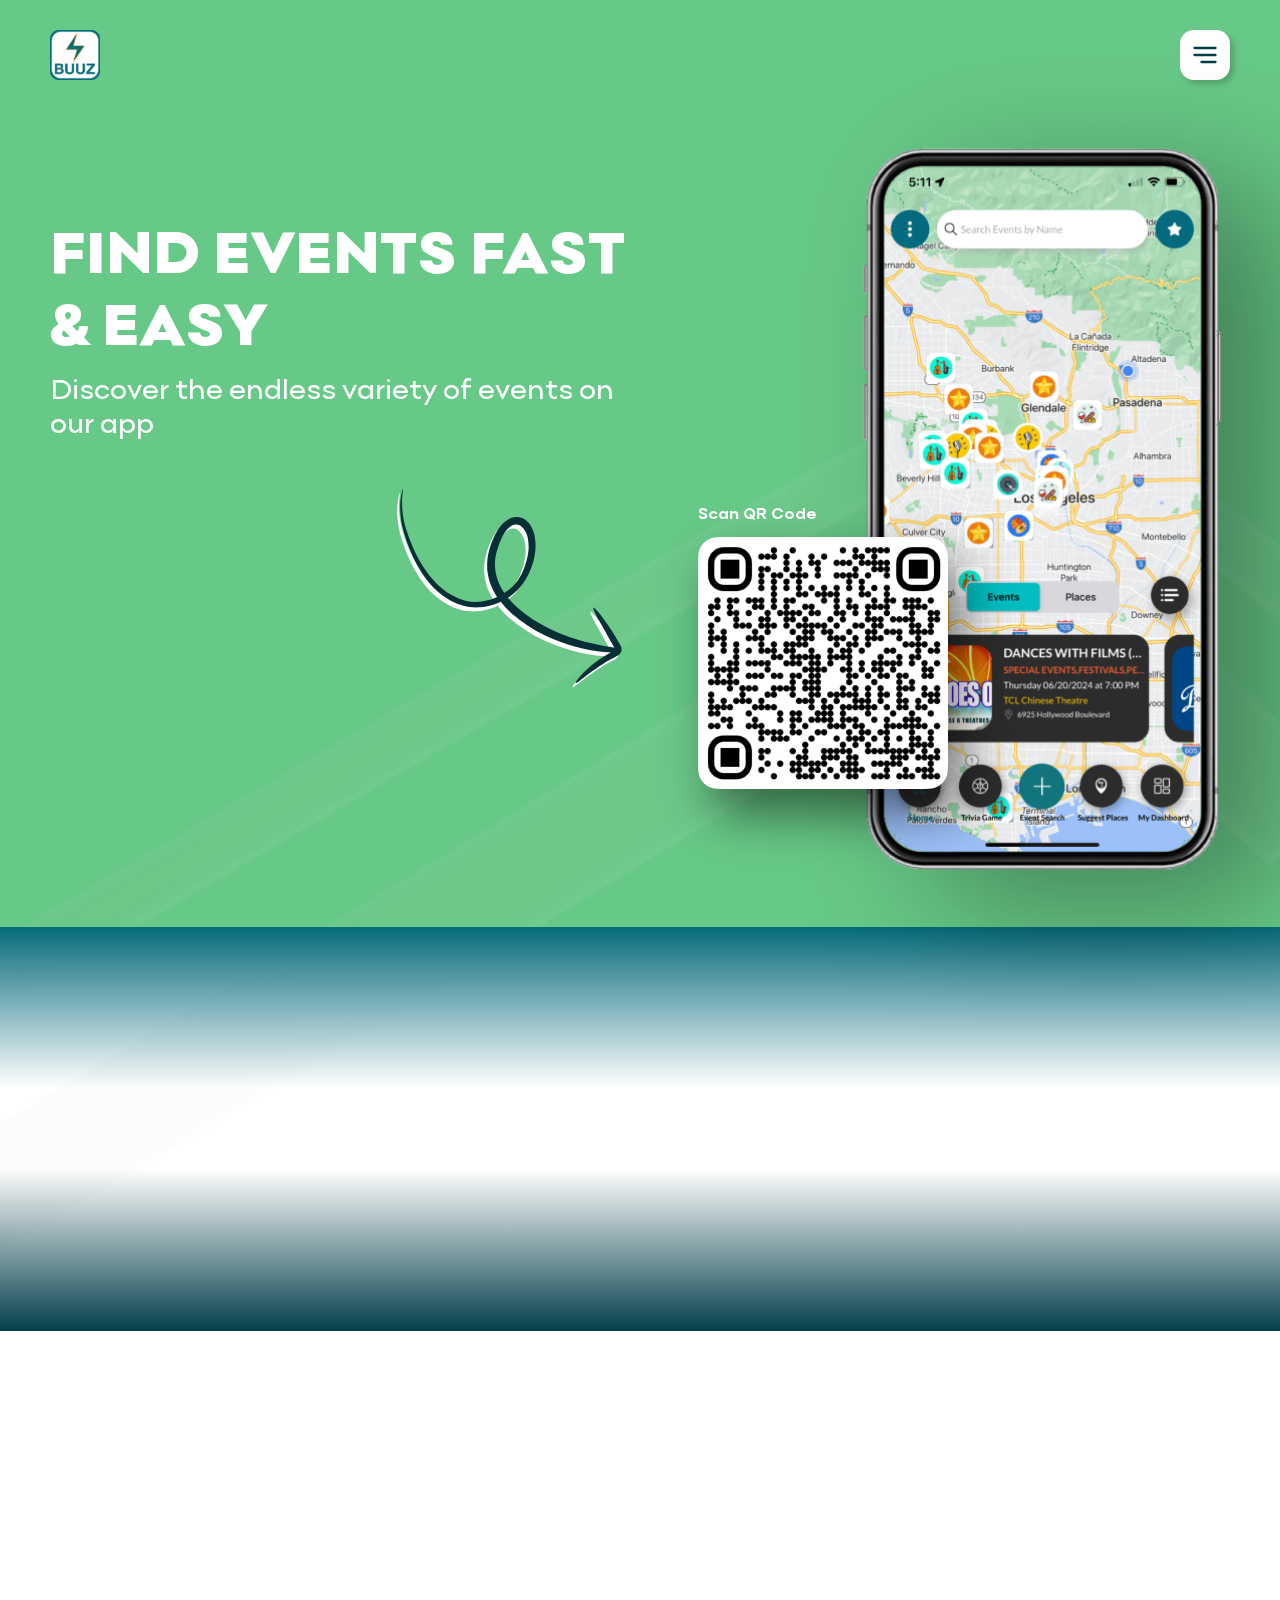
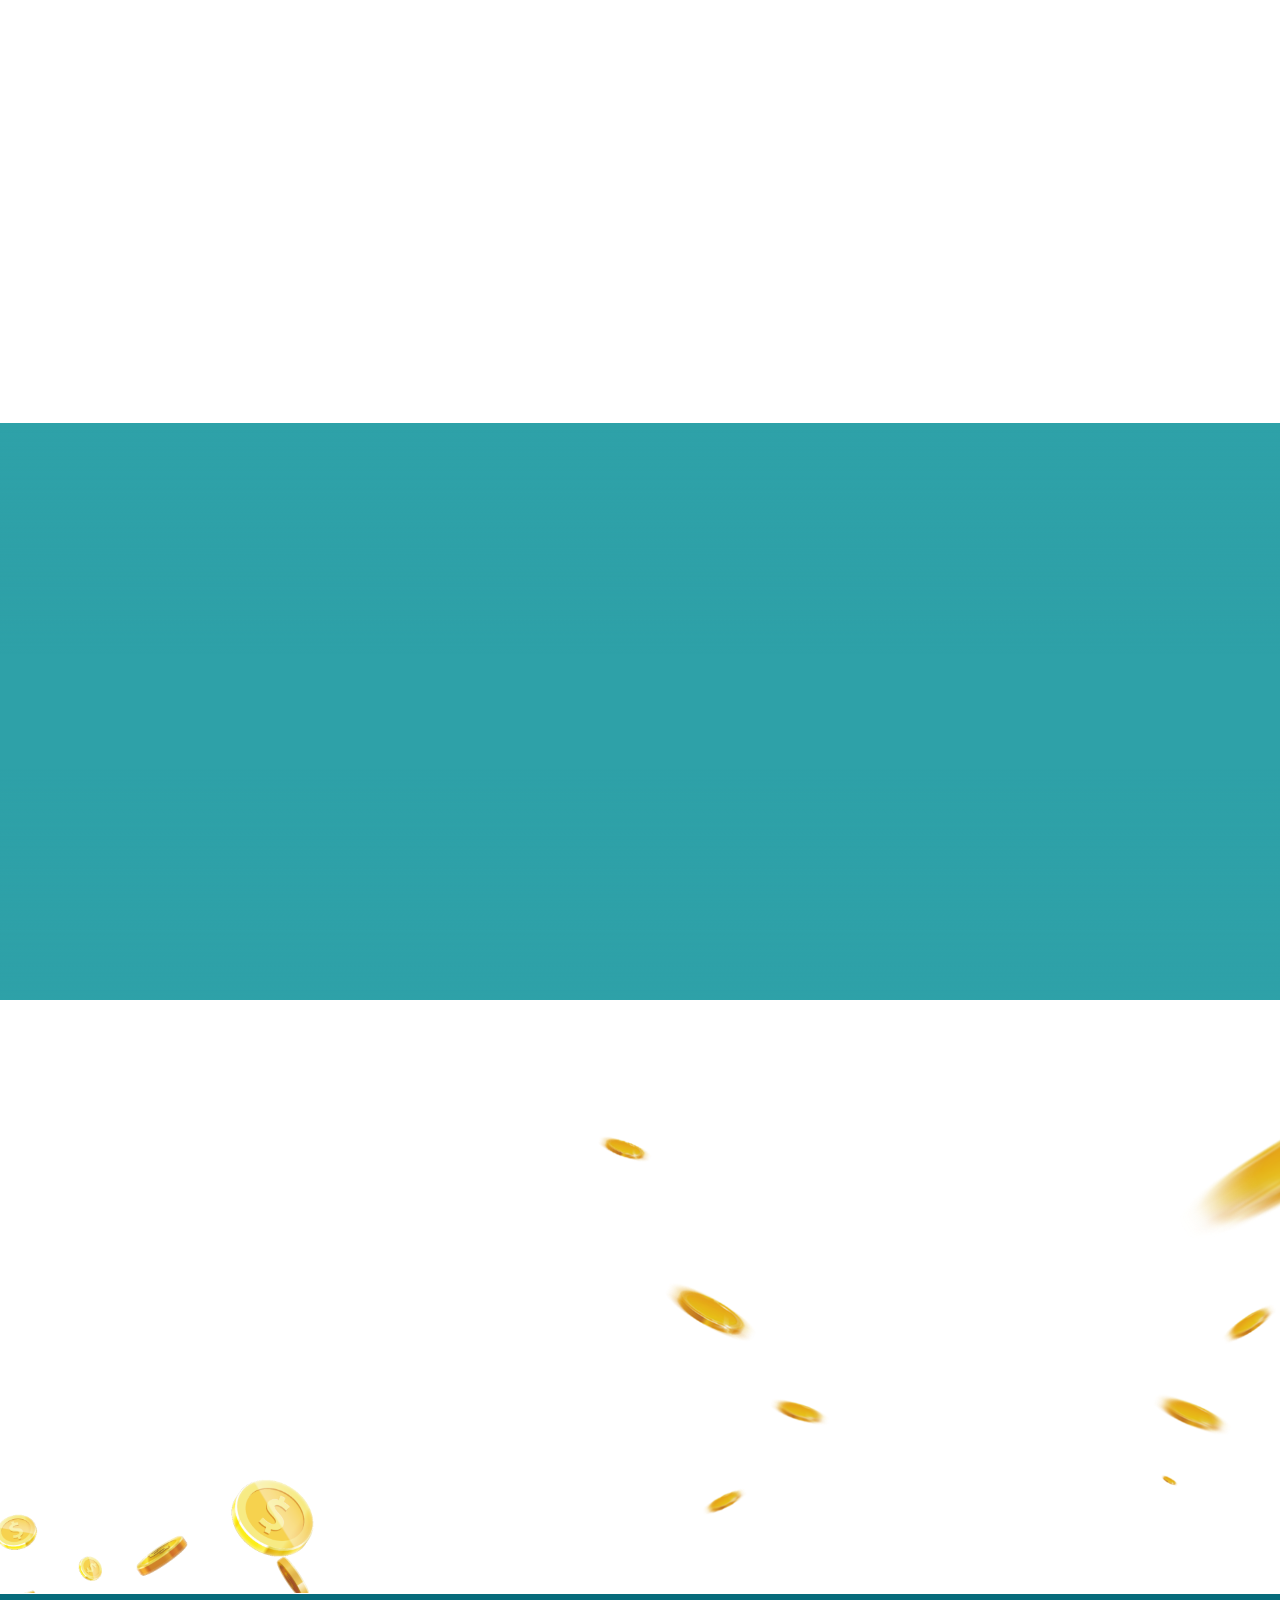
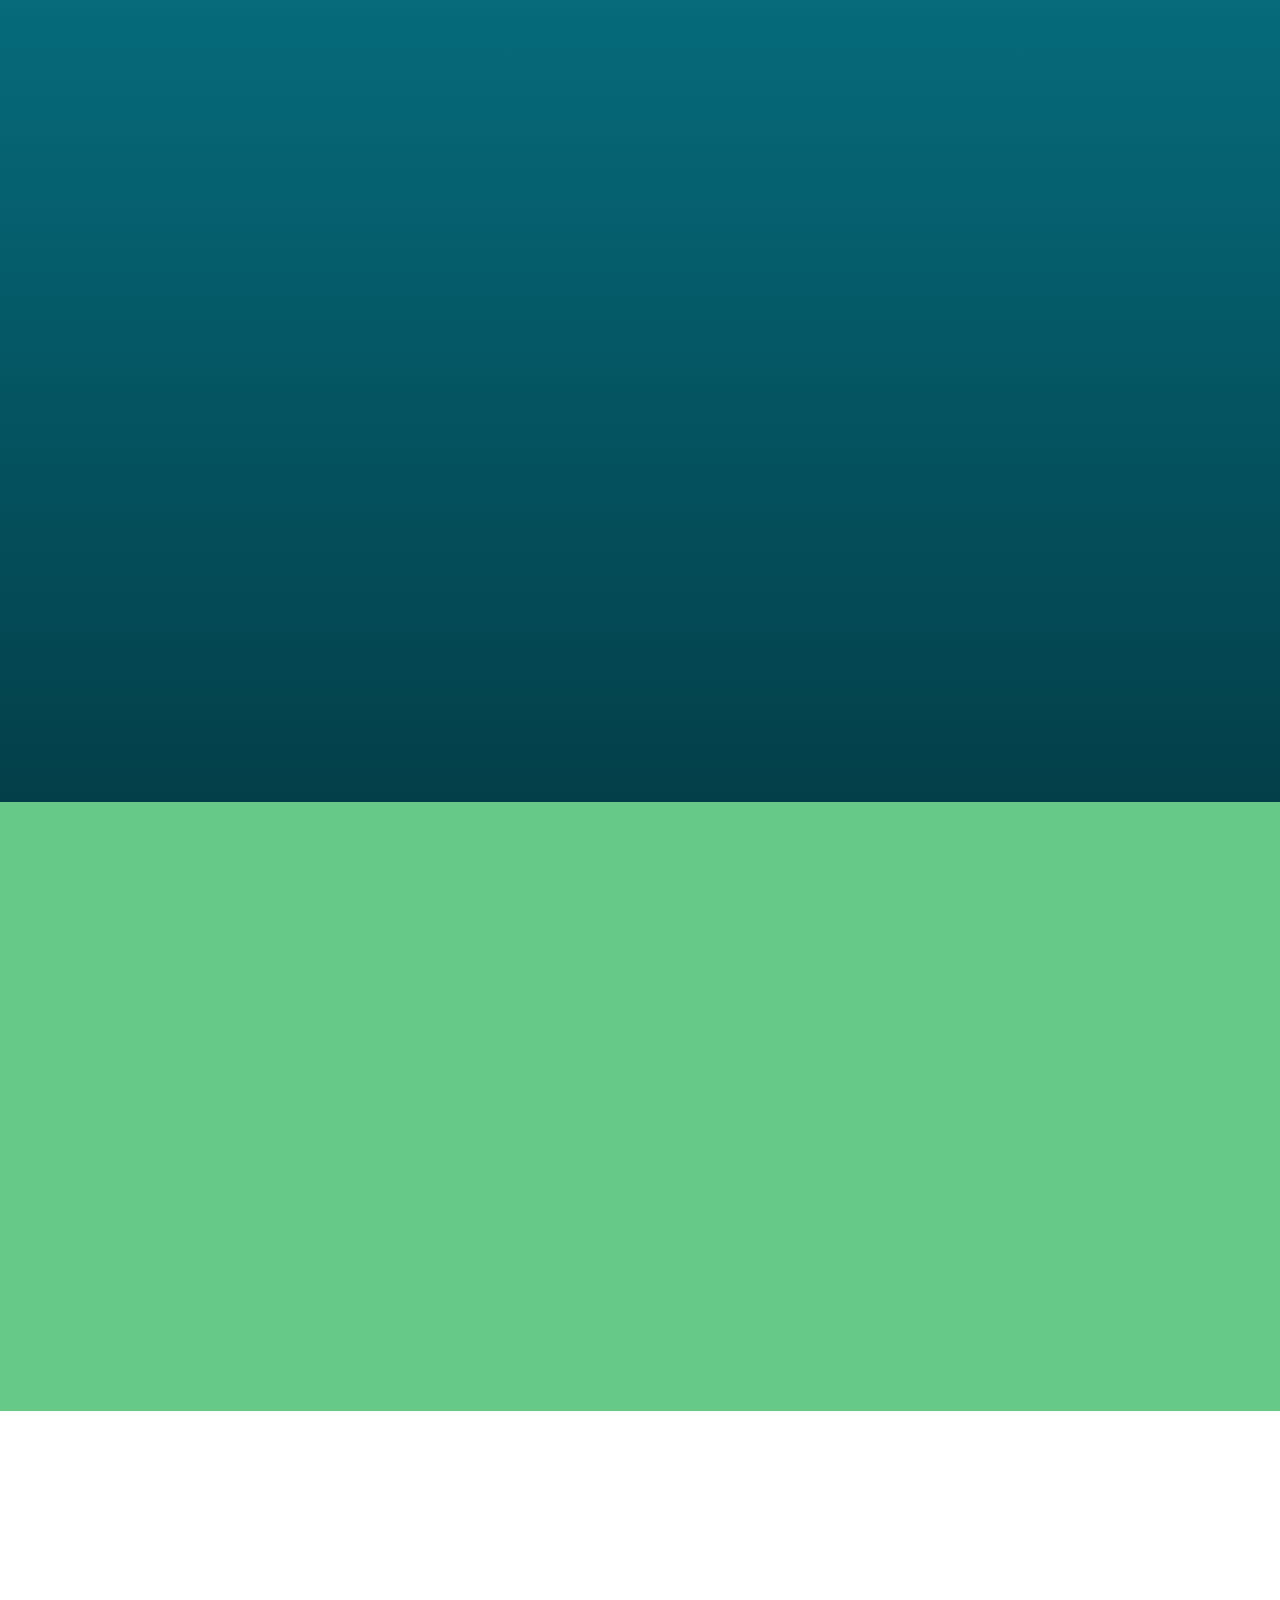
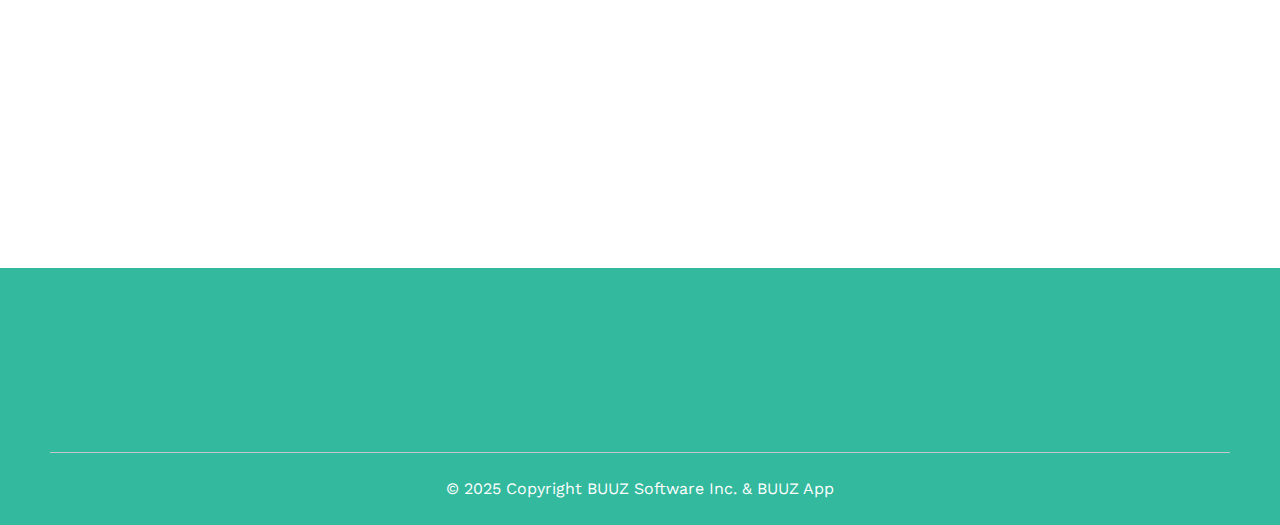
==== commit 7e0a2607: "changes udpate" ====
--- a/index.html
+++ b/index.html
@@ -32,16 +32,16 @@
                 </div>
                 <div class="offcanvas-body p-0">
                     <ul class="menuLink">
-                        <li><a href="#">How It Works</a></li>
-                        <li><a href="#">BUUZ In The Press</a></li>
-                        <li><a href="#">Terms & Conditions</a></li>
-                        <li><a href="privacyPolicy.html">Privacy Policy</a></li>
-                        <li><a href="#">Musicians, DJs and Artists</a></li>
-                        <li><a href="#">Venues, Arenas, Stadiums</a></li>
-                        <li><a href="#">Comedy Clubs</a></li>
-                        <li><a href="#">Theaters & Performing Art Centers</a></li>
-                        <li><a href="#">Festivals and Beach Events</a></li>
-                        <li><a href="#">Cities, Municipalities, Parks</a></li>
+                        <li><a target="_blank" href="http://www.buuzapp.com">How It Works</a></li>
+                        <li><a target="_blank" href="http://www.buuzapp.com">BUUZ In The Press</a></li>
+                        <li><a target="_blank" href="http://www.buuzapp.com">Terms & Conditions</a></li>
+                        <li><a target="_blank" href="privacyPolicy.html">Privacy Policy</a></li>
+                        <li><a target="_blank" href="http://www.buuzapp.com">Musicians, DJs and Artists</a></li>
+                        <li><a target="_blank" href="http://www.buuzapp.com">Venues, Arenas, Stadiums</a></li>
+                        <li><a target="_blank" href="http://www.buuzapp.com">Comedy Clubs</a></li>
+                        <li><a target="_blank" href="http://www.buuzapp.com">Theaters & Performing Art Centers</a></li>
+                        <li><a target="_blank" href="http://www.buuzapp.com">Festivals and Beach Events</a></li>
+                        <li><a target="_blank" href="http://www.buuzapp.com">Cities, Municipalities, Parks</a></li>
                     </ul>
                 </div>
                 </div>
@@ -233,24 +233,24 @@
                 </div>
                 <div class="col-md-4 col-lg-2" data-aos="fade-down">
                     <div class="footerLink">
-                        <a href="#">How It Works</a>
-                        <a href="#">BUUZ In The Press</a>
-                        <a href="#">Terms & Conditions</a>
-                        <a href="privacyPolicy.html">Privacy Policy</a>
+                        <a target="_blank" href="http://www.buuzapp.com">How It Works</a>
+                        <a target="_blank" href="http://www.buuzapp.com">BUUZ In The Press</a>
+                        <a target="_blank" href="http://www.buuzapp.com">Terms & Conditions</a>
+                        <a target="_blank" href="privacyPolicy.html">Privacy Policy</a>
                     </div>
                 </div>
                 <div class="col-md-4 col-lg-3" data-aos="fade-down">
                     <div class="footerLink">
-                        <a href="#">Musicians, DJs and Artists</a>
-                        <a href="#">Venues, Arenas, Stadiums</a>
-                        <a href="#">Comedy Clubs</a>
+                        <a target="_blank" href="http://www.buuzapp.com">Musicians, DJs and Artists</a>
+                        <a target="_blank" href="http://www.buuzapp.com">Venues, Arenas, Stadiums</a>
+                        <a target="_blank" href="http://www.buuzapp.com">Comedy Clubs</a>
                     </div>
                 </div>
                 <div class="col-md-6 col-lg-3" data-aos="fade-down">
                     <div class="footerLink">
-                        <a href="#">Theaters & Performing Art Centers</a>
-                        <a href="#">Festivals and Beach Events</a>
-                        <a href="#">Cities, Municipalities, Parks</a>
+                        <a target="_blank" href="http://www.buuzapp.com">Theaters & Performing Art Centers</a>
+                        <a target="_blank" href="http://www.buuzapp.com">Festivals and Beach Events</a>
+                        <a target="_blank" href="http://www.buuzapp.com">Cities, Municipalities, Parks</a>
                     </div>
                 </div>
                 <div class="col-md-6 col-lg-2 text-right" data-aos="fade-down">
--- a/assets/css/style.css
+++ b/assets/css/style.css
@@ -407,10 +407,9 @@
 }
 
 .imgLabel.imgLabel04 {
-    position: absolute;
-    right: 0;
-    top: -13px;
-    left: auto;
+    position: relative;
+    margin: 0 auto;
+    top: 0;
 }
 
 .referImg::after {
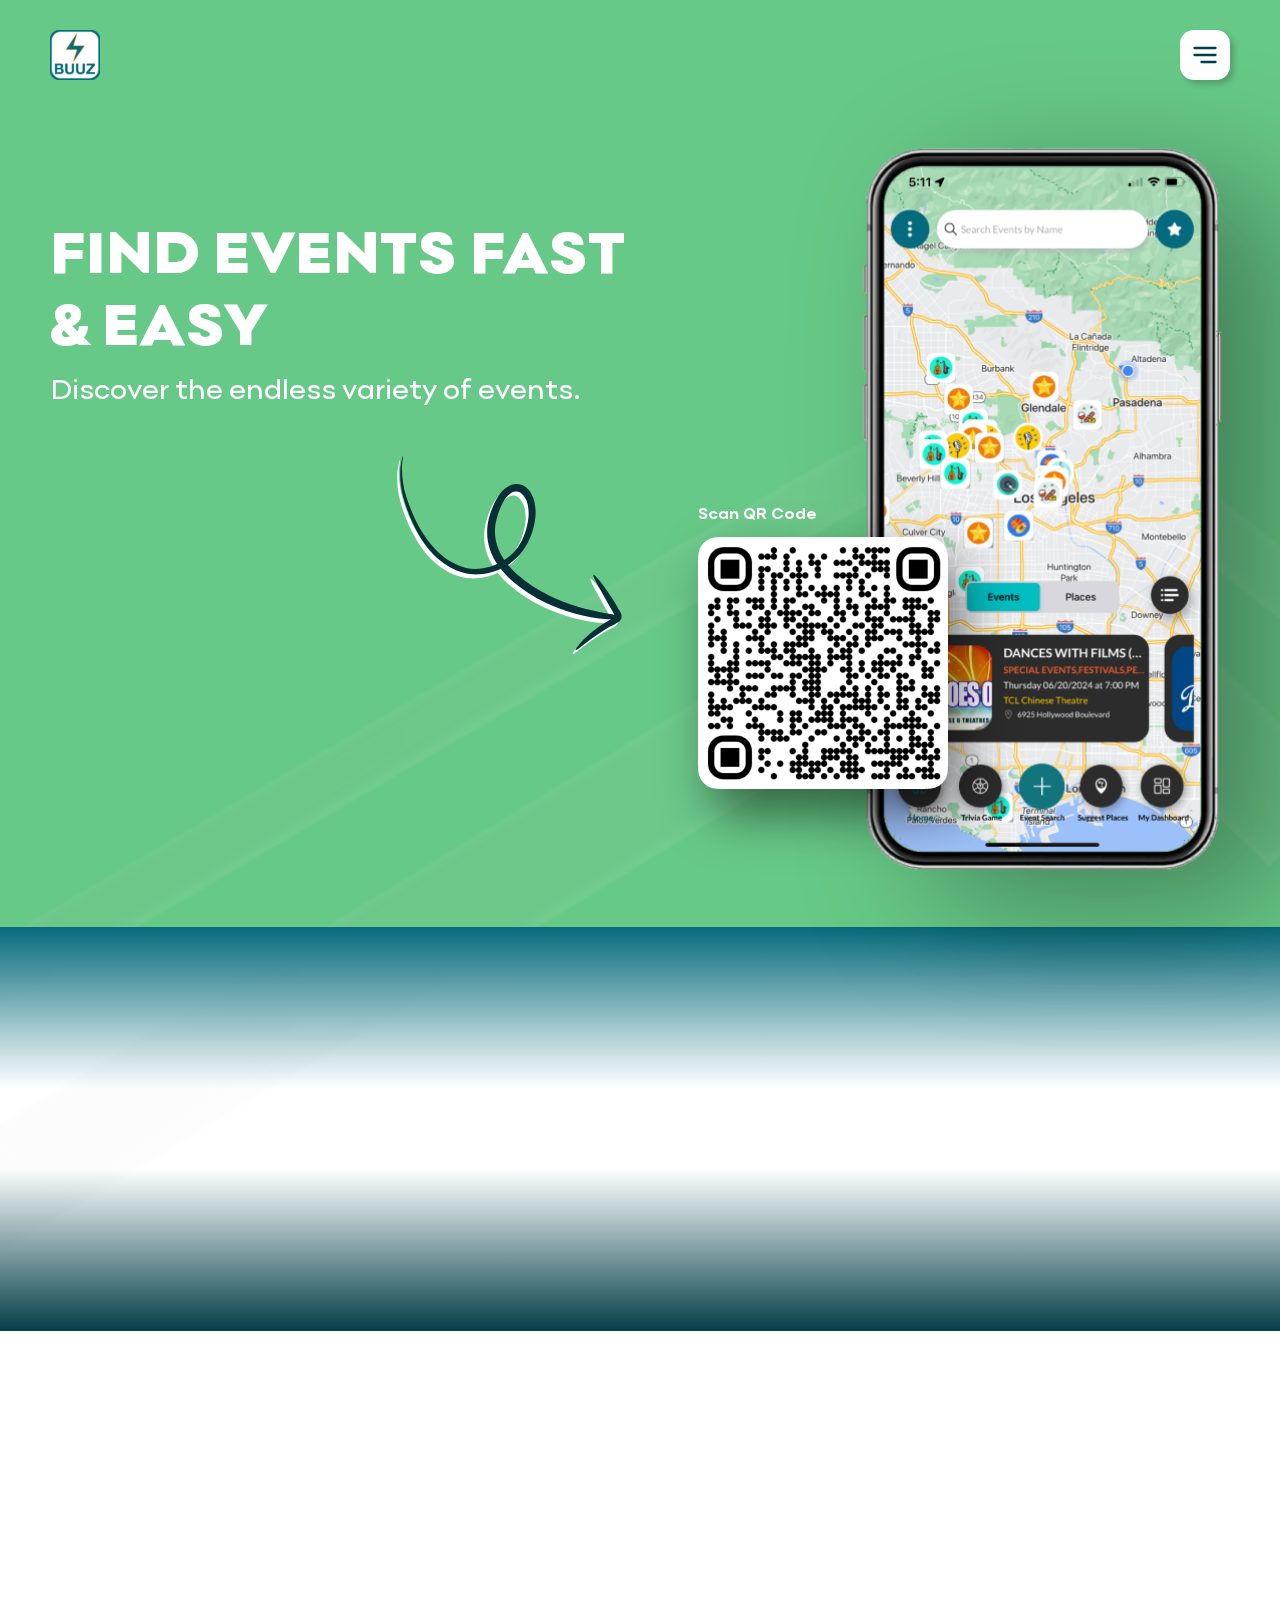
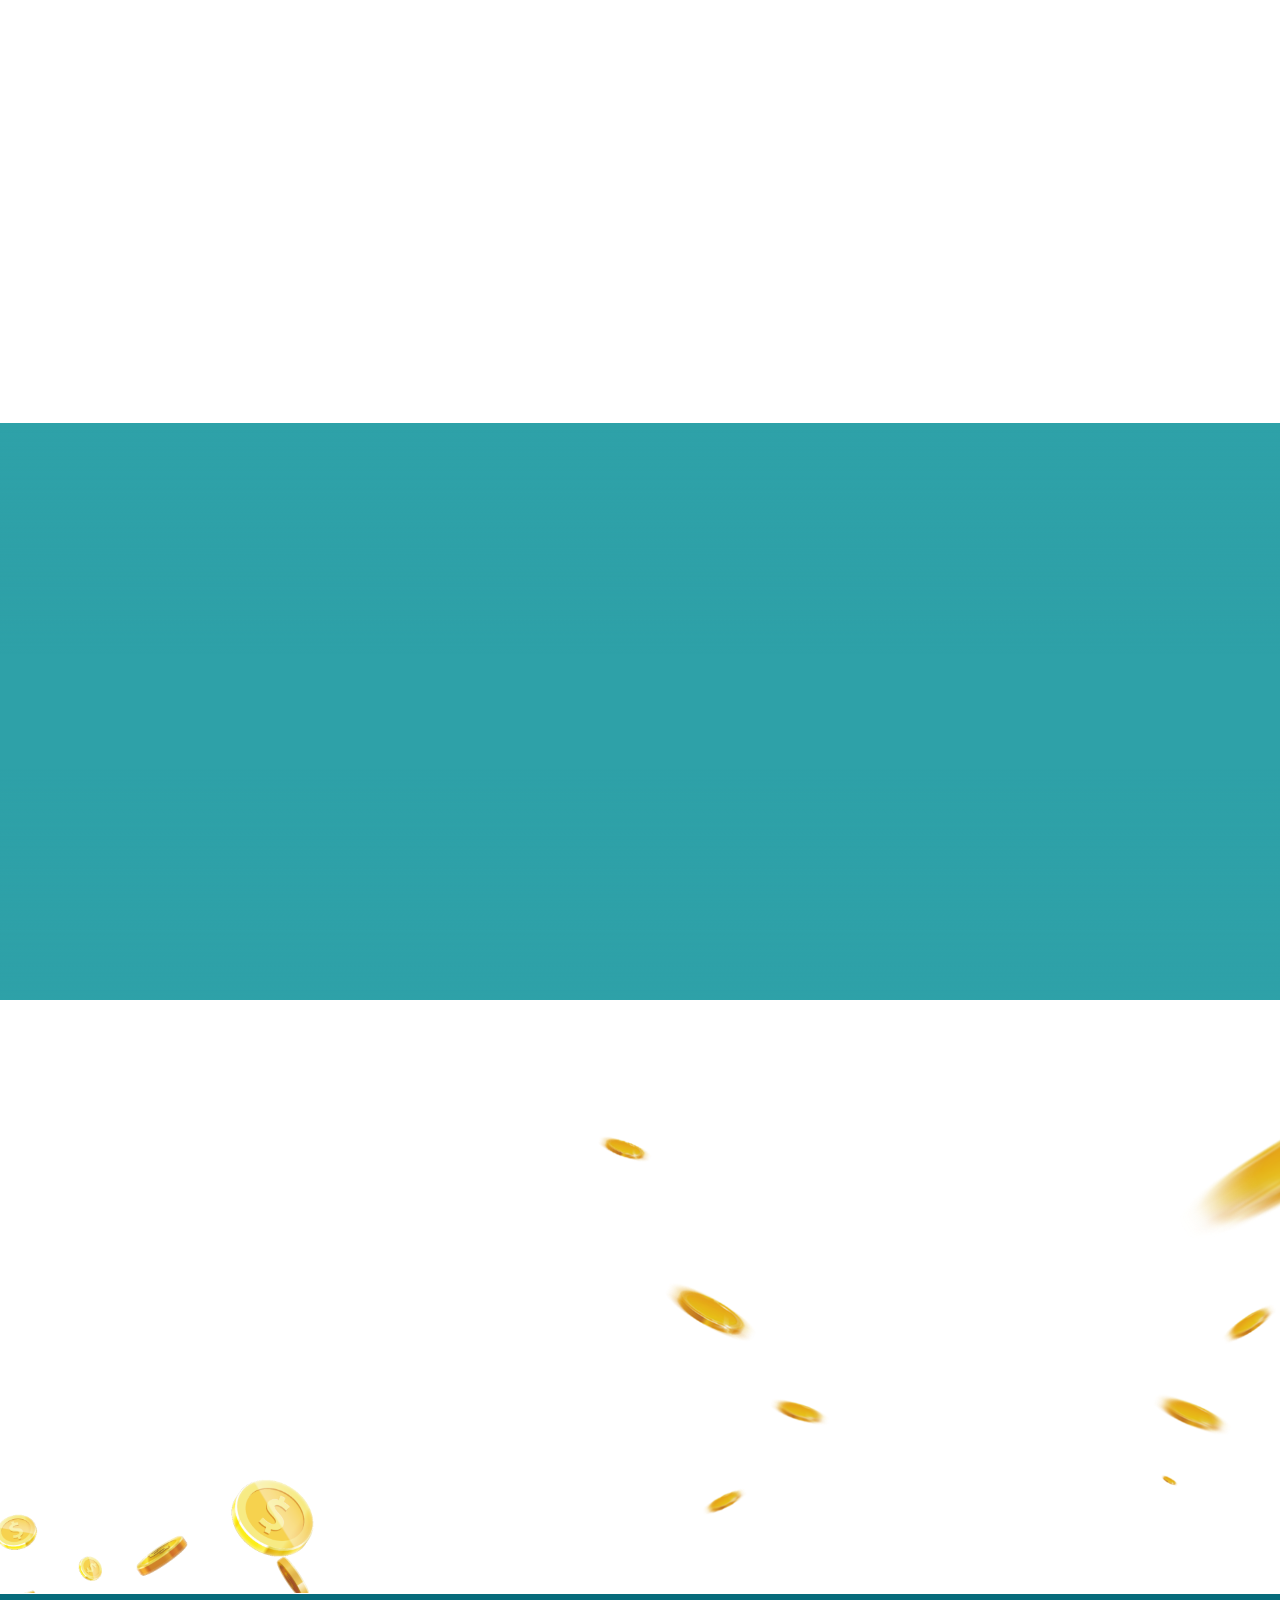
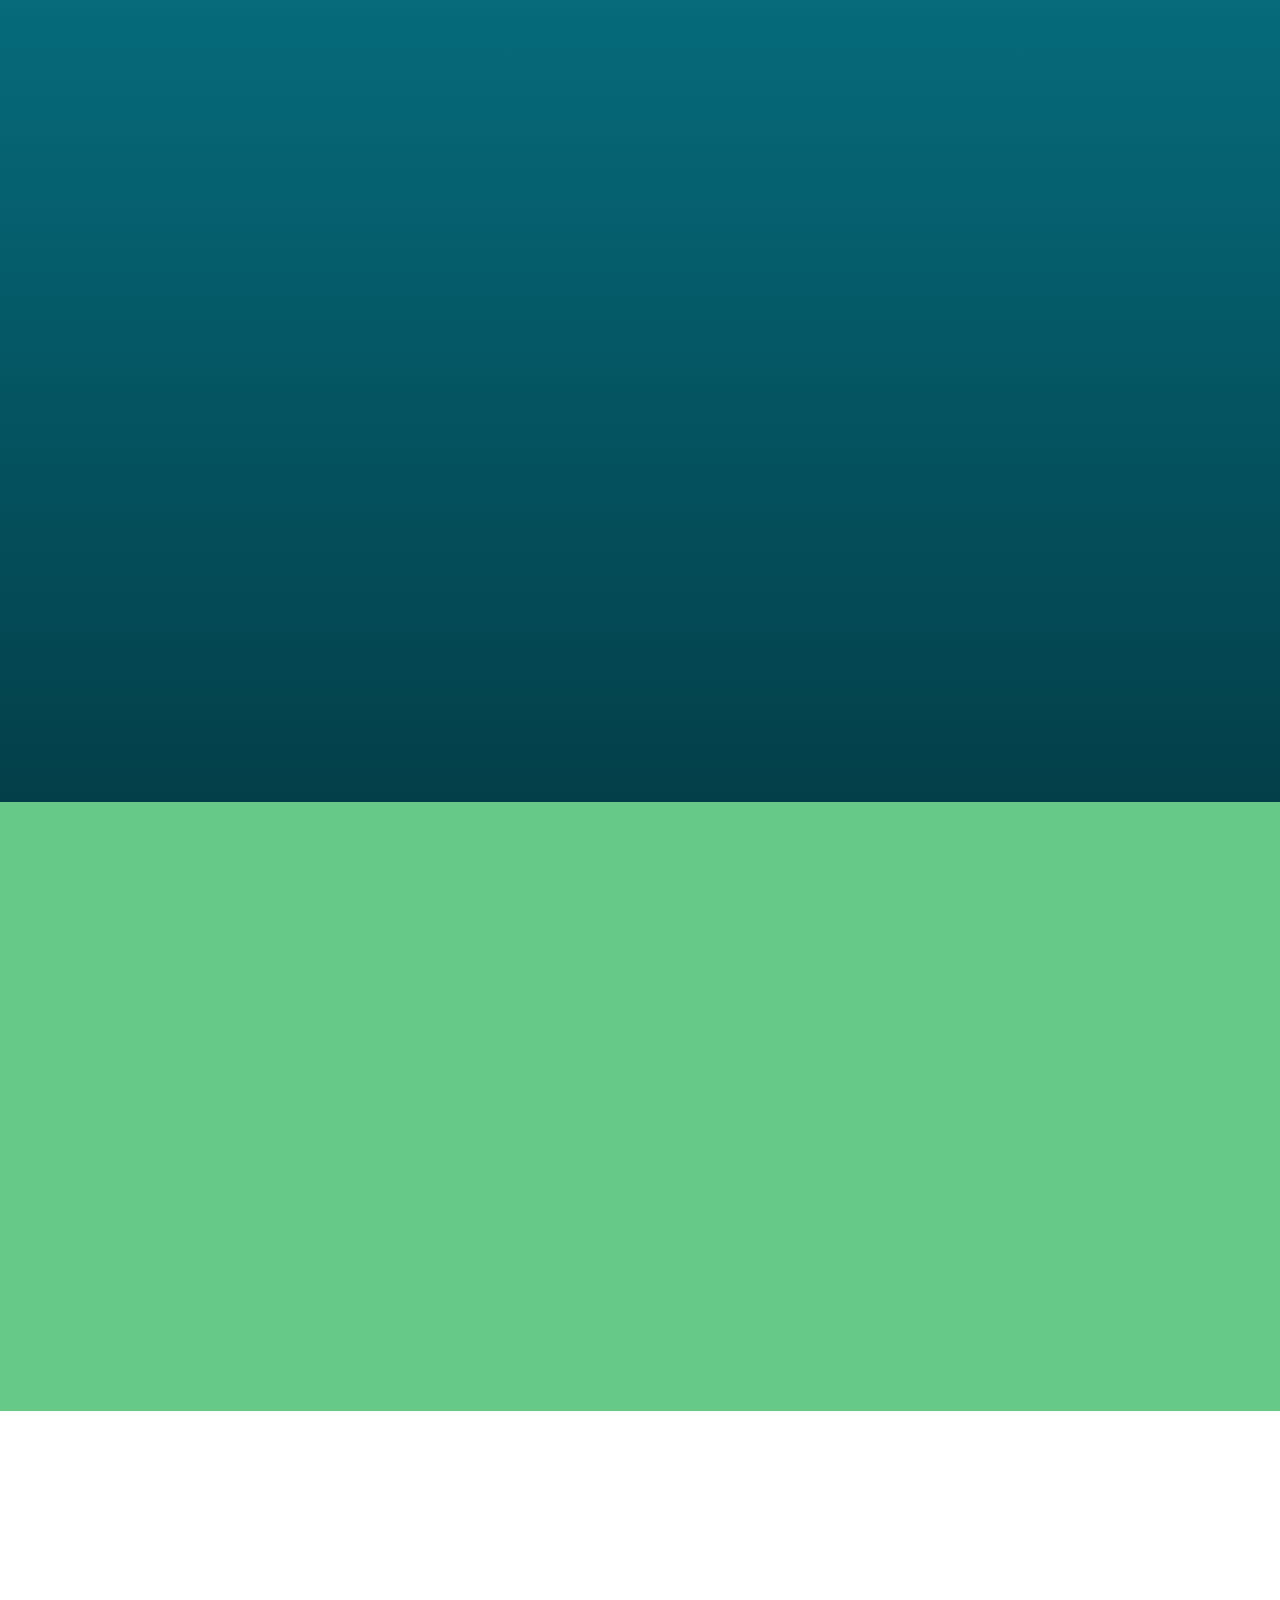
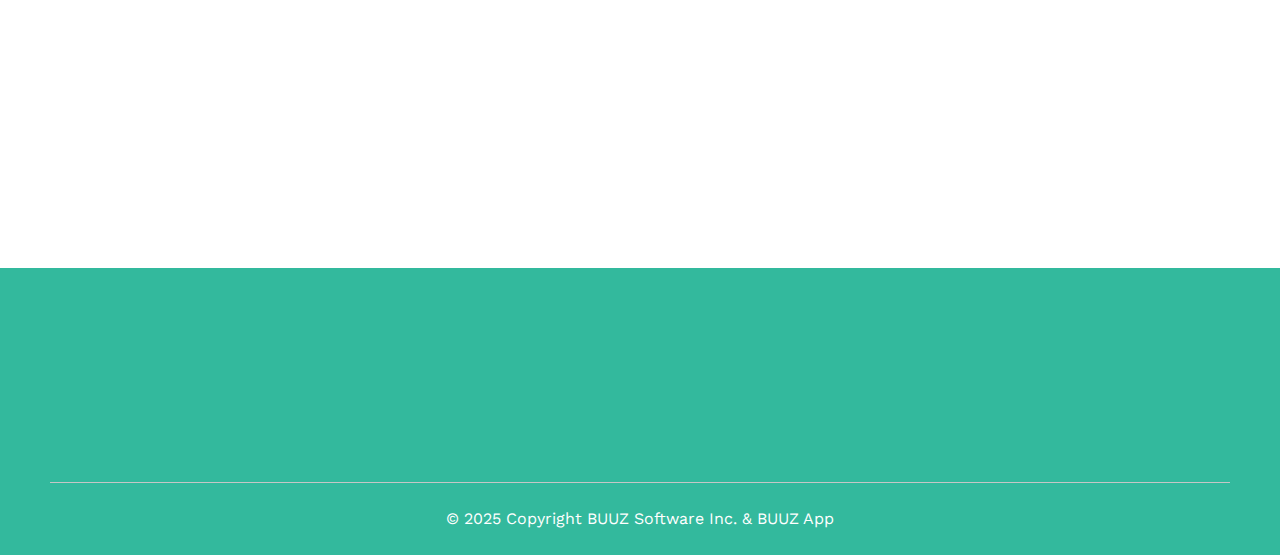
==== commit b2975ec6: "changes udpate" ====
--- a/index.html
+++ b/index.html
@@ -32,16 +32,15 @@
                 </div>
                 <div class="offcanvas-body p-0">
                     <ul class="menuLink">
-                        <li><a target="_blank" href="http://www.buuzapp.com">How It Works</a></li>
-                        <li><a target="_blank" href="http://www.buuzapp.com">BUUZ In The Press</a></li>
-                        <li><a target="_blank" href="http://www.buuzapp.com">Terms & Conditions</a></li>
-                        <li><a target="_blank" href="privacyPolicy.html">Privacy Policy</a></li>
-                        <li><a target="_blank" href="http://www.buuzapp.com">Musicians, DJs and Artists</a></li>
-                        <li><a target="_blank" href="http://www.buuzapp.com">Venues, Arenas, Stadiums</a></li>
-                        <li><a target="_blank" href="http://www.buuzapp.com">Comedy Clubs</a></li>
-                        <li><a target="_blank" href="http://www.buuzapp.com">Theaters & Performing Art Centers</a></li>
-                        <li><a target="_blank" href="http://www.buuzapp.com">Festivals and Beach Events</a></li>
-                        <li><a target="_blank" href="http://www.buuzapp.com">Cities, Municipalities, Parks</a></li>
+                        <li><a target="_blank" href="http://www.buuzevents.com">How It Works</a></li>
+                        <li><a target="_blank" href="http://www.buuzevents.com">Musicians, DJs and Artists</a></li>
+                        <li><a target="_blank" href="http://www.buuzevents.com">Venues, Arenas, Stadiums</a></li>
+                        <li><a target="_blank" href="http://www.buuzevents.com">Comedy Clubs</a></li>
+                        <li><a target="_blank" href="http://www.buuzevents.com">Theaters & Performing Art Centers</a></li>
+                        <li><a target="_blank" href="http://www.buuzevents.com">Festivals and Beach Events</a></li>
+                        <li><a target="_blank" href="http://www.buuzevents.com">Cities, Municipalities, Parks</a></li>
+                        <li><a target="_blank" href="http://www.buuzevents.com">BUUZ In The Press</a></li>
+                        <li><a target="_blank" href="">Job Opportunities</a></li>
                     </ul>
                 </div>
                 </div>
@@ -49,7 +48,7 @@
             <div class="row pb-5 pt-3">
                 <div class="col-md-6 position-relative text-center text-md-start" data-aos="fade-up">
                     <h1 class="primaryTitle mt-0 mt-md-5 pt-md-5 pt-0">Find Events Fast & Easy</h1>
-                    <p class="bannerDes">Discover the endless variety of events on our app</p>
+                    <p class="bannerDes">Discover the endless variety of events.</p>
                     <img class="bannerIcon" src="assets/image/bannerIcon.svg" alt="banner-icon">
                 </div>
                 <div class="col-md-6" data-aos="fade-up">
@@ -220,7 +219,7 @@
                     <img src="assets/image/icon02.svg" alt="icon02">
                 </div>
                 <a href="https://apps.apple.com/in/app/buuz-find-events-fast-easy/id6478113215" target="_blank"><img src="assets/image/appleLink.svg" alt="app-store" width="340"></a>
-                <a href="#" class="comingSoon" title="Coming Soon"><img src="assets/image/playLink.svg" alt="app-store" width="340"></a>
+                <a href="#" class="comingSoon" title="Coming Soon"><span>Coming Soon</span><img src="assets/image/playLink.svg" alt="app-store" width="340"></a>
             </div>
         </div>
     </section>
@@ -233,24 +232,25 @@
                 </div>
                 <div class="col-md-4 col-lg-2" data-aos="fade-down">
                     <div class="footerLink">
-                        <a target="_blank" href="http://www.buuzapp.com">How It Works</a>
-                        <a target="_blank" href="http://www.buuzapp.com">BUUZ In The Press</a>
-                        <a target="_blank" href="http://www.buuzapp.com">Terms & Conditions</a>
+                        <a target="_blank" href="http://www.buuzevents.com">How It Works</a>
+                        <a target="_blank" href="http://www.buuzevents.com">BUUZ In The Press</a>
+                        <a target="_blank" href="http://www.buuzevents.com">Terms & Conditions</a>
                         <a target="_blank" href="privacyPolicy.html">Privacy Policy</a>
+                        <a target="_blank" href="#">Job Opportunities</a>
                     </div>
                 </div>
                 <div class="col-md-4 col-lg-3" data-aos="fade-down">
                     <div class="footerLink">
-                        <a target="_blank" href="http://www.buuzapp.com">Musicians, DJs and Artists</a>
-                        <a target="_blank" href="http://www.buuzapp.com">Venues, Arenas, Stadiums</a>
-                        <a target="_blank" href="http://www.buuzapp.com">Comedy Clubs</a>
+                        <a target="_blank" href="http://www.buuzevents.com">Musicians, DJs and Artists</a>
+                        <a target="_blank" href="http://www.buuzevents.com">Venues, Arenas, Stadiums</a>
+                        <a target="_blank" href="http://www.buuzevents.com">Comedy Clubs</a>
                     </div>
                 </div>
                 <div class="col-md-6 col-lg-3" data-aos="fade-down">
                     <div class="footerLink">
-                        <a target="_blank" href="http://www.buuzapp.com">Theaters & Performing Art Centers</a>
-                        <a target="_blank" href="http://www.buuzapp.com">Festivals and Beach Events</a>
-                        <a target="_blank" href="http://www.buuzapp.com">Cities, Municipalities, Parks</a>
+                        <a target="_blank" href="http://www.buuzevents.com">Theaters & Performing Art Centers</a>
+                        <a target="_blank" href="http://www.buuzevents.com">Festivals and Beach Events</a>
+                        <a target="_blank" href="http://www.buuzevents.com">Cities, Municipalities, Parks</a>
                     </div>
                 </div>
                 <div class="col-md-6 col-lg-2 text-right" data-aos="fade-down">
--- a/assets/css/style.css
+++ b/assets/css/style.css
@@ -513,8 +513,22 @@
 }
 
 .comingSoon {
-    opacity: 0.2;
     cursor: not-allowed;
+    position: relative;
+    overflow: hidden;
+}
+
+.comingSoon span {
+    position: absolute;
+    display: flex;
+    align-items: center;
+    justify-content: center;
+    width: 100%;
+    height: 100%;
+    background: rgba(255,255,255,0.92);
+    color: #333;
+    font-size: 180%;
+    font-weight: 600;
 }
 
 /* Footer Section */
@@ -770,6 +784,10 @@
         font-size: 22px;
     }
 
+    .comingSoon span {
+        font-size: 140%;
+    }
+
     @keyframes run {
         0% {
           right: -10%;
@@ -892,6 +910,10 @@
     .privacyContent p strong {
         font-size: 20px;
     }
+
+    .comingSoon span {
+        font-size: 100%;
+    }
 }
 
 @media (max-width: 991.98px) {   
